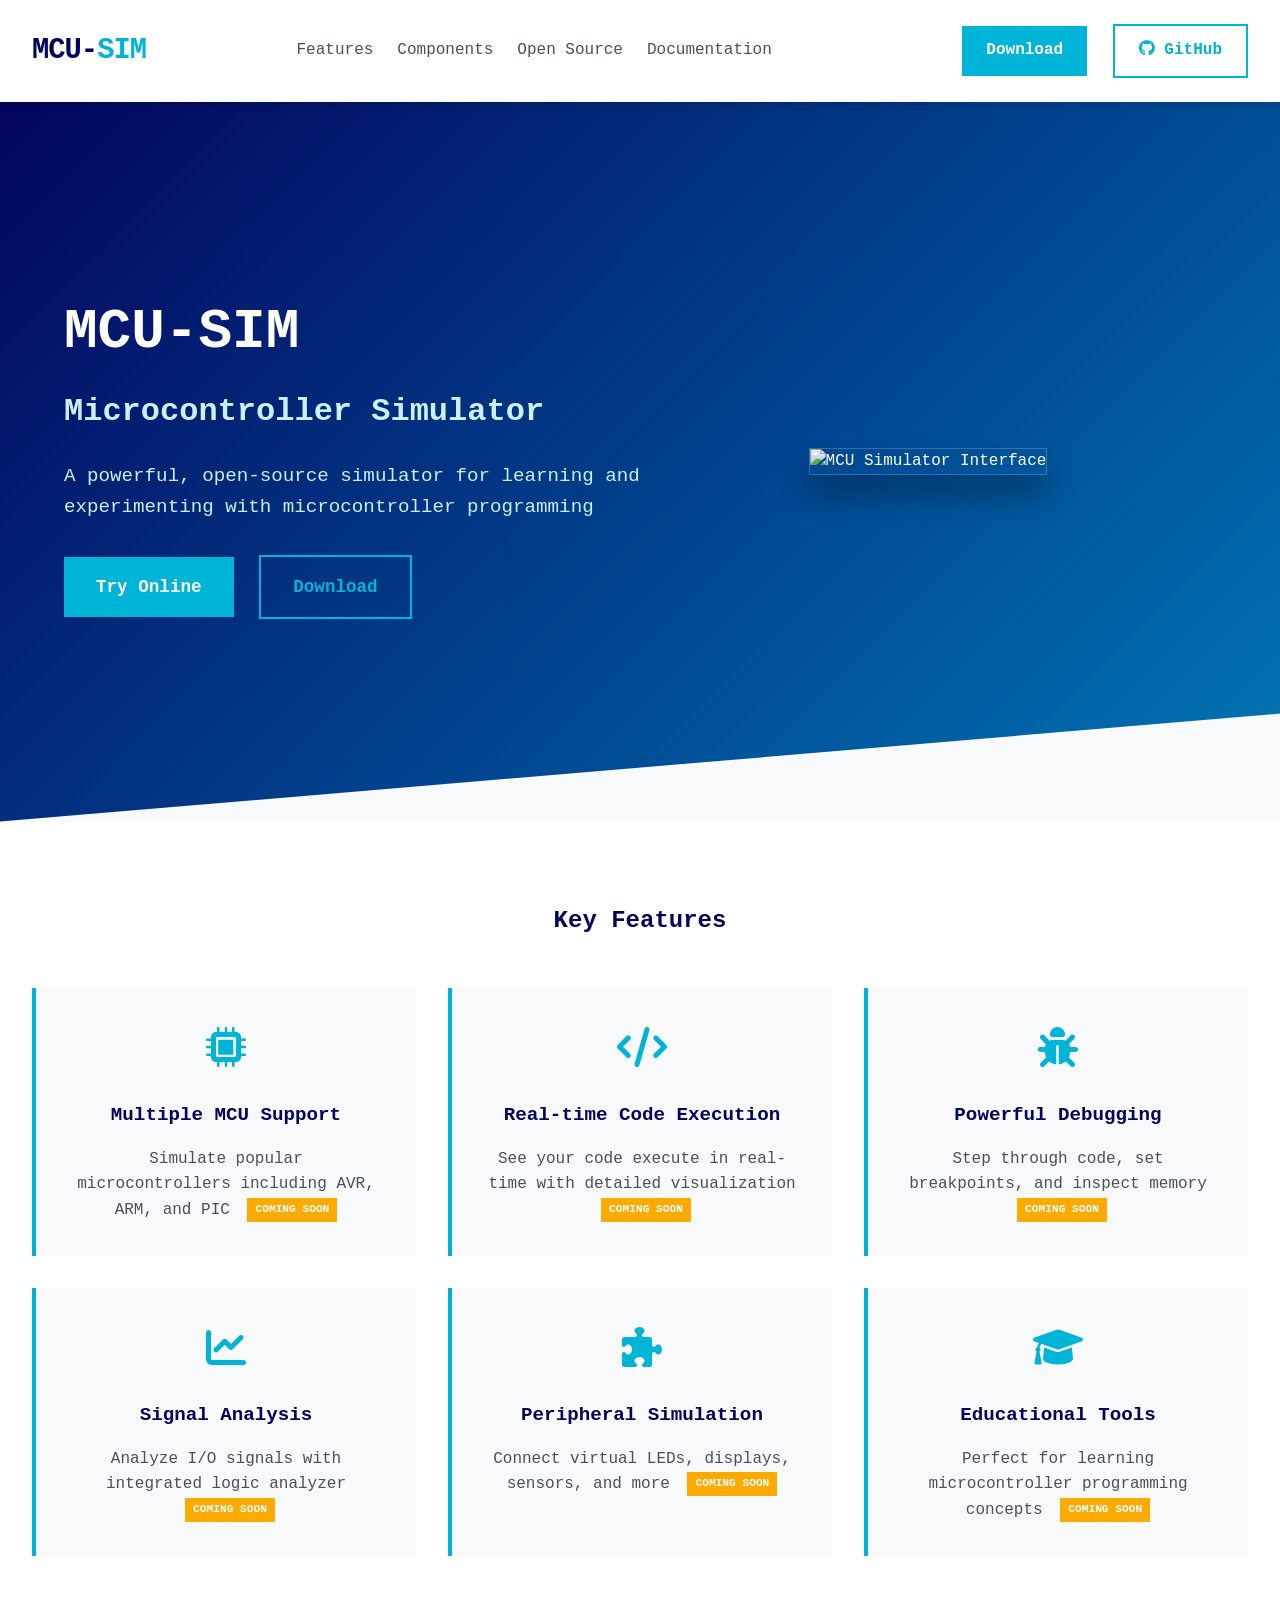
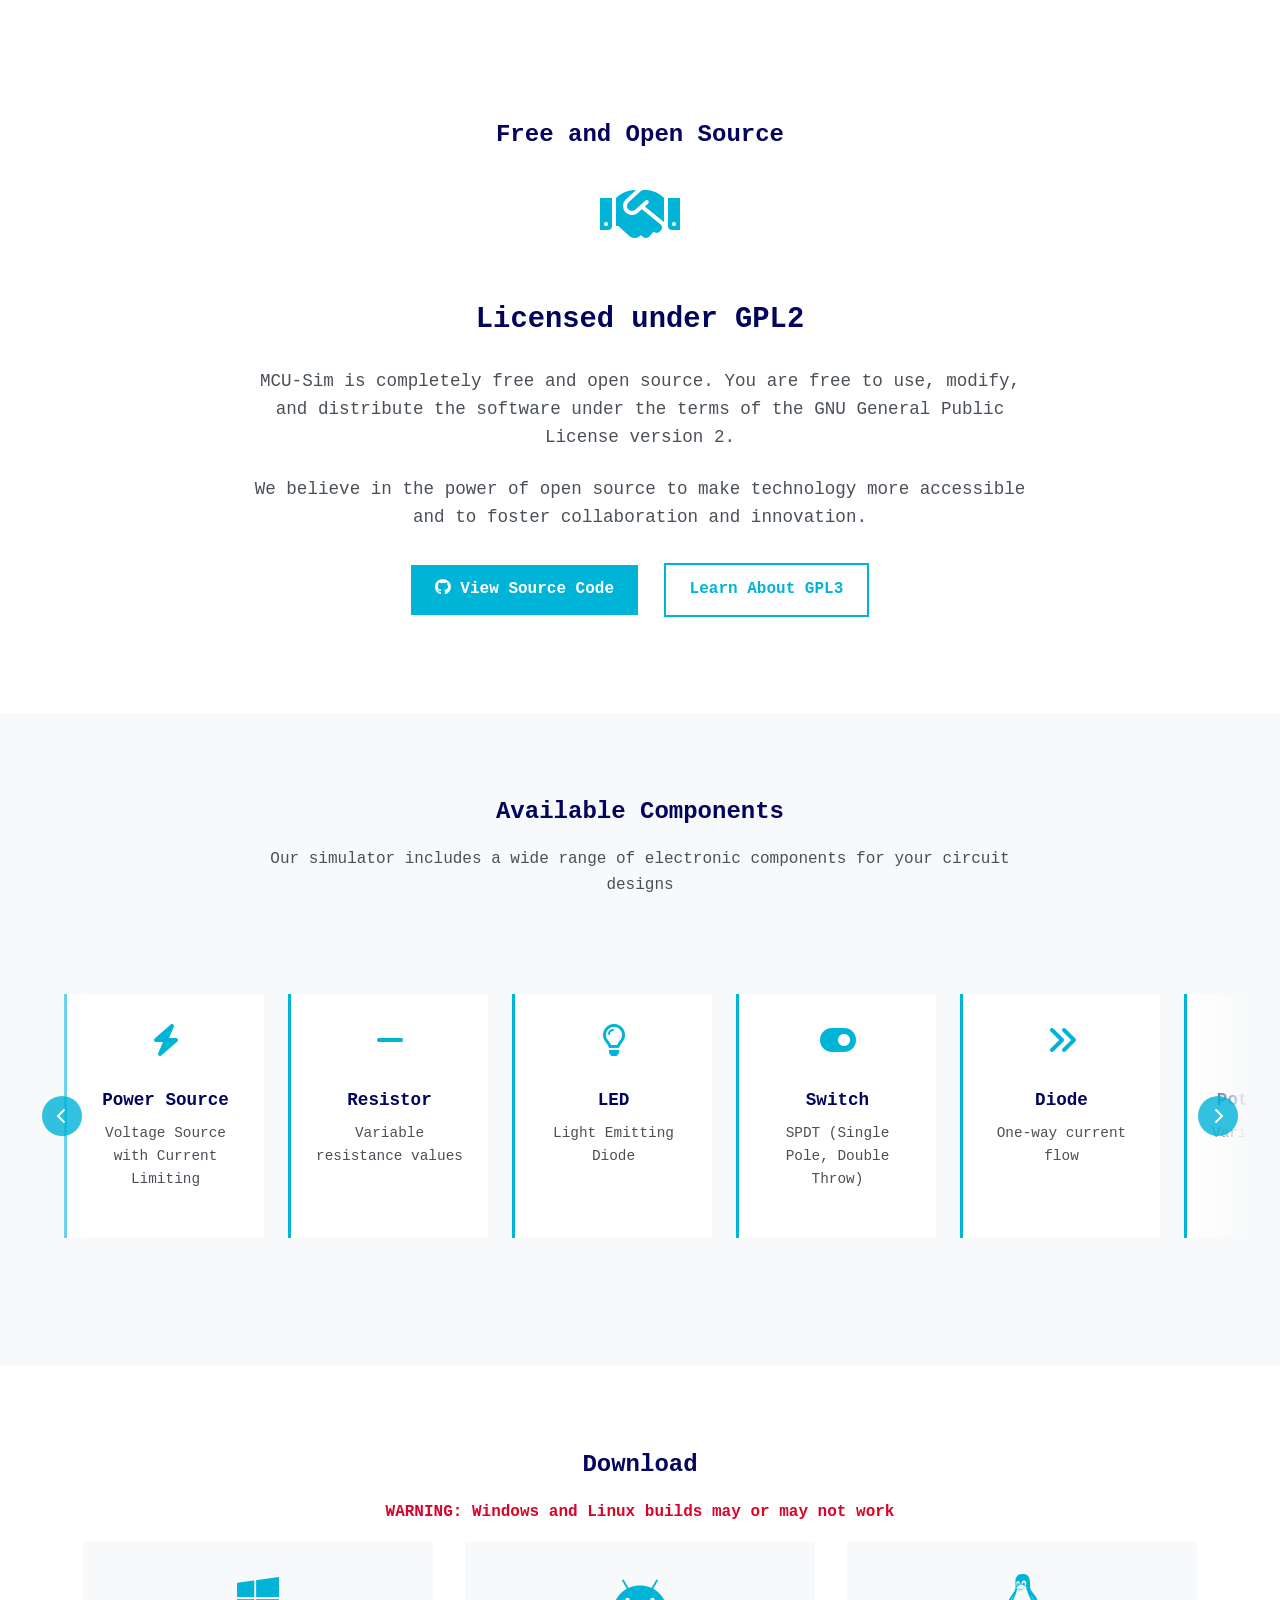
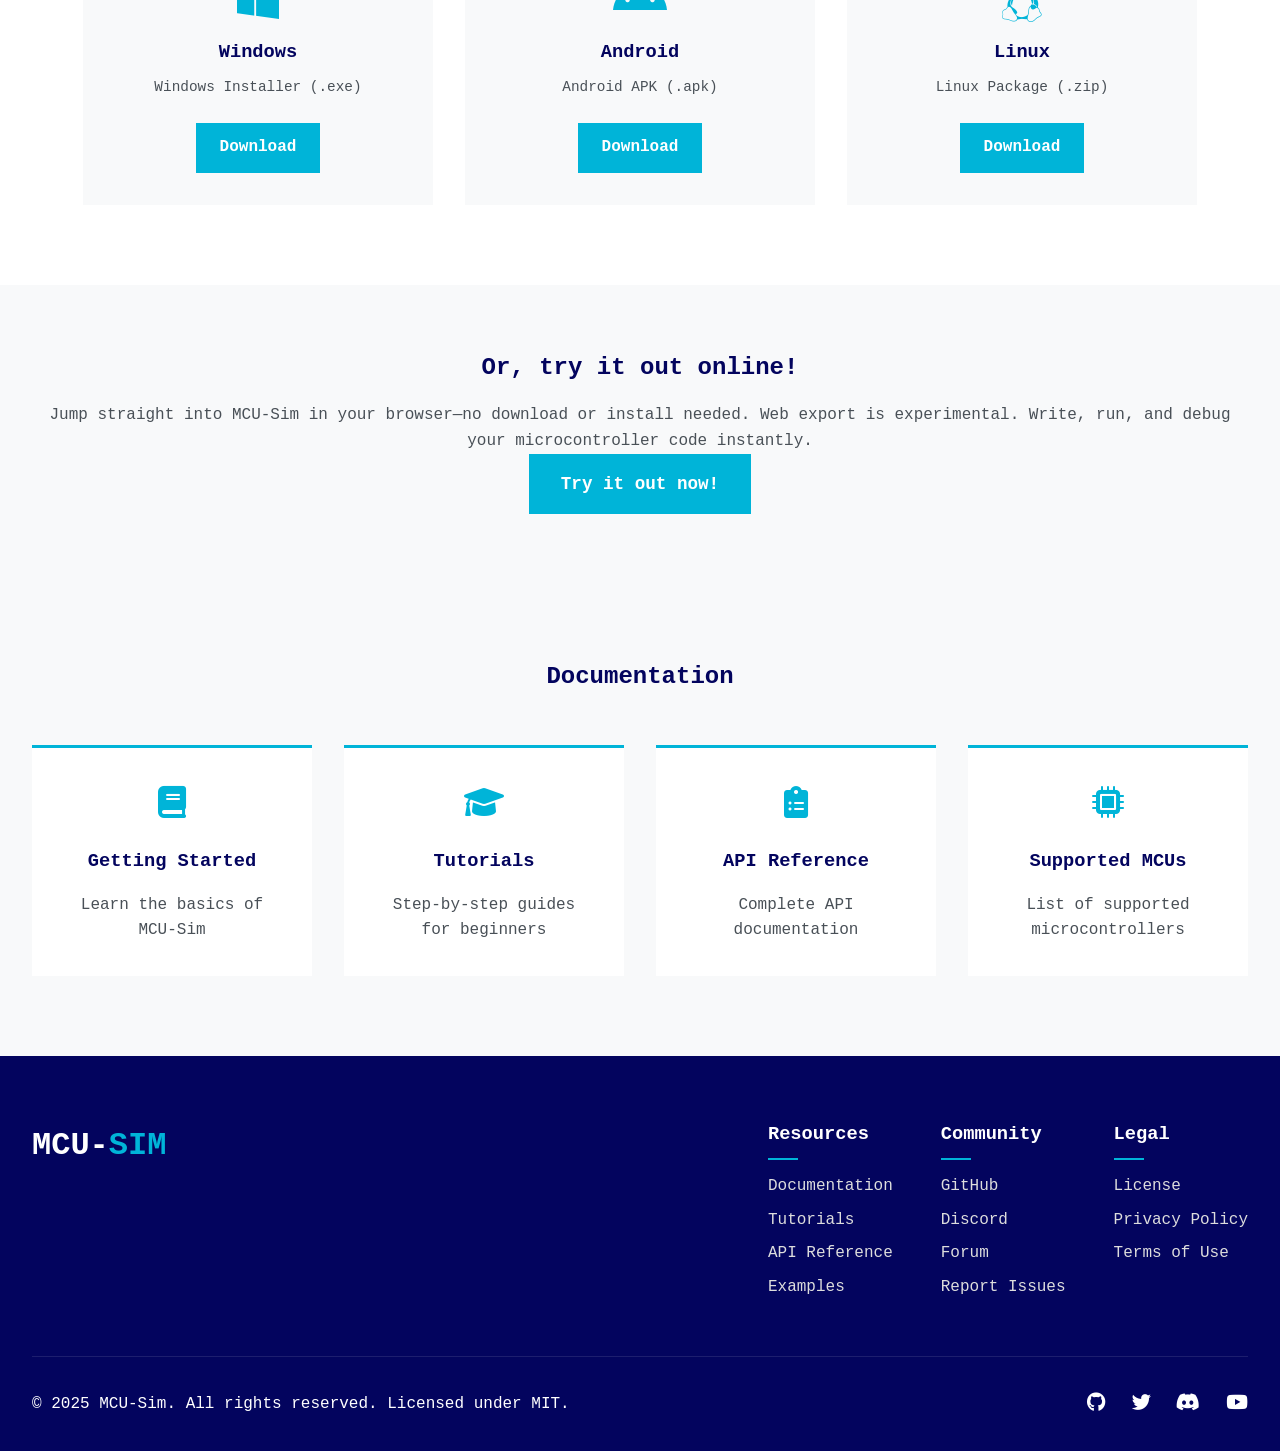
==== index.html @ 272338dc "feat: Add download section for Windows, Android, and Linux" ====
<!DOCTYPE html>
<html lang="en">
<head>
    <meta charset="UTF-8">
    <meta name="viewport" content="width=device-width, initial-scale=1.0">
    <title>MCU-Sim | Microcontroller Simulator</title>
    <link rel="stylesheet" href="css/style.css">
    <link rel="stylesheet" href="https://cdnjs.cloudflare.com/ajax/libs/font-awesome/6.0.0-beta3/css/all.min.css">
</head>
<body>
    <header>
        <div class="logo">MCU-<span>SIM</span></div>
        <nav>
            <ul>
                <li><a href="#features">Features</a></li>
                <li><a href="#components">Components</a></li>
                <li><a href="#open-source">Open Source</a></li>
                <li><a href="#docs">Documentation</a></li>
            </ul>
        </nav>
        <div class="header-buttons">
            <a href="#download" class="button">Download</a>
            <a href="https://github.com/supastishn/mcu-sim" class="button button-secondary"><i class="fab fa-github"></i> GitHub</a>
        </div>
    </header>

    <section class="hero">
        <div class="hero-content">
            <h1>MCU-SIM</h1>
            <h2>Microcontroller Simulator</h2>
            <p>A powerful, open-source simulator for learning and experimenting with microcontroller programming</p>
            <div class="hero-buttons">
                <a href="/program" class="button button-large">Try Online</a>
                <a href="#download" class="button button-large button-secondary">Download</a>
            </div>
        </div>
        <div class="hero-image">
            <img src="img/mcu-simulator.png" alt="MCU Simulator Interface">
        </div>
    </section>
    <section id="features" class="features">
        <h2>Key Features</h2>
        <div class="feature-grid">
            <div class="feature-card">
                <div class="feature-icon"><i class="fas fa-microchip"></i></div>
                <h3>Multiple MCU Support</h3>
                <p>Simulate popular microcontrollers including AVR, ARM, and PIC <span class="coming-soon">Coming Soon</span></p>
            </div>
            <div class="feature-card">
                <div class="feature-icon"><i class="fas fa-code"></i></div>
                <h3>Real-time Code Execution</h3>
                <p>See your code execute in real-time with detailed visualization <span class="coming-soon">Coming Soon</span></p>
            </div>
            <div class="feature-card">
                <div class="feature-icon"><i class="fas fa-bug"></i></div>
                <h3>Powerful Debugging</h3>
                <p>Step through code, set breakpoints, and inspect memory <span class="coming-soon">Coming Soon</span></p>
            </div>
            <div class="feature-card">
                <div class="feature-icon"><i class="fas fa-chart-line"></i></div>
                <h3>Signal Analysis</h3>
                <p>Analyze I/O signals with integrated logic analyzer <span class="coming-soon">Coming Soon</span></p>
            </div>
            <div class="feature-card">
                <div class="feature-icon"><i class="fas fa-puzzle-piece"></i></div>
                <h3>Peripheral Simulation</h3>
                <p>Connect virtual LEDs, displays, sensors, and more <span class="coming-soon">Coming Soon</span></p>
            </div>
            <div class="feature-card">
                <div class="feature-icon"><i class="fas fa-graduation-cap"></i></div>
                <h3>Educational Tools</h3>
                <p>Perfect for learning microcontroller programming concepts <span class="coming-soon">Coming Soon</span></p>
            </div>
        </div>
    </section>

    <section id="open-source" class="open-source">
        <h2>Free and Open Source</h2>
        <div class="open-source-container">
            <div class="open-source-content">
                <div class="open-source-icon">
                    <i class="fas fa-handshake"></i>
                </div>
                <h3>Licensed under GPL2</h3>
                <p>MCU-Sim is completely free and open source. You are free to use, modify, and distribute the software under the terms of the GNU General Public License version 2.</p>
                <p>We believe in the power of open source to make technology more accessible and to foster collaboration and innovation.</p>
                <div class="open-source-buttons">
                    <a href="https://github.com/supastishn/mcu-sim" class="button"><i class="fab fa-github"></i> View Source Code</a>
                    <a href="https://www.gnu.org/licenses/gpl-3.0.html" class="button button-secondary">Learn About GPL3</a>
                </div>
            </div>
        </div>
    </section>

    <section id="components" class="components">
        <h2>Available Components</h2>
        <p>Our simulator includes a wide range of electronic components for your circuit designs</p>
        <div class="components-container">
            <div class="components-scroll">
                <div class="component-card">
                    <div class="component-icon"><i class="fas fa-bolt"></i></div>
                    <h3>Power Source</h3>
                    <p>Voltage Source with Current Limiting</p>
                </div>
                <div class="component-card">
                    <div class="component-icon"><i class="fas fa-minus"></i></div>
                    <h3>Resistor</h3>
                    <p>Variable resistance values</p>
                </div>
                <div class="component-card">
                    <div class="component-icon"><i class="far fa-lightbulb"></i></div>
                    <h3>LED</h3>
                    <p>Light Emitting Diode</p>
                </div>
                <div class="component-card">
                    <div class="component-icon"><i class="fas fa-toggle-on"></i></div>
                    <h3>Switch</h3>
                    <p>SPDT (Single Pole, Double Throw)</p>
                </div>
                <div class="component-card">
                    <div class="component-icon"><i class="fas fa-angle-double-right"></i></div>
                    <h3>Diode</h3>
                    <p>One-way current flow</p>
                </div>
                <div class="component-card">
                    <div class="component-icon"><i class="fas fa-sliders-h"></i></div>
                    <h3>Potentiometer</h3>
                    <p>Variable resistor</p>
                </div>
                <div class="component-card">
                    <div class="component-icon"><i class="fas fa-battery-full"></i></div>
                    <h3>Battery</h3>
                    <p>Configurable number of cells</p>
                </div>
                <div class="component-card">
                    <div class="component-icon"><i class="fas fa-database"></i></div>
                    <h3>Polarized Capacitor</h3>
                    <p>Stores electrical charge</p>
                </div>
                <div class="component-card">
                    <div class="component-icon"><i class="fas fa-database"></i></div>
                    <h3>Non-Polarized Capacitor</h3>
                    <p>Bidirectional capacitor</p>
                </div>
                <div class="component-card">
                    <div class="component-icon"><i class="fas fa-circle-notch"></i></div>
                    <h3>Inductor</h3>
                    <p>Stores energy in magnetic field</p>
                </div>
                <div class="component-card">
                    <div class="component-icon"><i class="fas fa-project-diagram"></i></div>
                    <h3>NPN BJT</h3>
                    <p>NPN Bipolar Junction Transistor</p>
                </div>
                <div class="component-card">
                    <div class="component-icon"><i class="fas fa-project-diagram"></i></div>
                    <h3>PNP BJT</h3>
                    <p>PNP Bipolar Junction Transistor</p>
                </div>
                <div class="component-card">
                    <div class="component-icon"><i class="fas fa-microchip"></i></div>
                    <h3>MOSFET</h3>
                    <p>Metal-Oxide-Semiconductor Field-Effect Transistor</p>
                </div>
                <div class="component-card">
                    <div class="component-icon"><i class="fas fa-wave-square"></i></div>
                    <h3>Wire</h3>
                    <p>Connect components together</p>
                </div>
            </div>
        </div>
    </section>

    <section id="download" class="download">
      <h2>Download</h2>
      <p class="warning" style="color:var(--color-danger); font-weight:bold; text-align:center; margin:1rem 0;">
        WARNING: Windows and Linux builds may or may not work
      </p>
      <div class="download-options">
        <a href="https://github.com/supastishn/mcu-sim/releases/download/alpha/MCU-Sim.exe" class="download-option">
          <i class="fab fa-windows"></i>
          <h3>Windows</h3>
          <p>Windows Installer (.exe)</p>
          <span class="button">Download</span>
        </a>
        <a href="https://github.com/supastishn/mcu-sim/releases/download/alpha/MCU-Sim.apk" class="download-option">
          <i class="fab fa-android"></i>
          <h3>Android</h3>
          <p>Android APK (.apk)</p>
          <span class="button">Download</span>
        </a>
        <a href="https://github.com/supastishn/mcu-sim/releases/download/alpha/linux.zip" class="download-option">
          <i class="fab fa-linux"></i>
          <h3>Linux</h3>
          <p>Linux Package (.zip)</p>
          <span class="button">Download</span>
        </a>
      </div>
    </section>
    <!-- now the existing Try-it-out block follows -->
    <section id="try-it-out" class="try-it-out" style="text-align:center; padding:4rem 2rem; background:var(--color-background);">
      <h2>Or, try it out online!</h2>
      <p>Jump straight into MCU-Sim in your browser—no download or install needed. Web export is experimental. Write, run, and debug your microcontroller code instantly.</p>
      <a href="/program" class="button button-large">Try it out now!</a>
    </section>

    <section id="docs" class="documentation">
        <h2>Documentation</h2>
        <div class="doc-grid">
            <a href="#" class="doc-card">
                <div class="doc-icon"><i class="fas fa-book"></i></div>
                <h3>Getting Started</h3>
                <p>Learn the basics of MCU-Sim</p>
            </a>
            <a href="#" class="doc-card">
                <div class="doc-icon"><i class="fas fa-graduation-cap"></i></div>
                <h3>Tutorials</h3>
                <p>Step-by-step guides for beginners</p>
            </a>
            <a href="#" class="doc-card">
                <div class="doc-icon"><i class="fas fa-clipboard-list"></i></div>
                <h3>API Reference</h3>
                <p>Complete API documentation</p>
            </a>
            <a href="#" class="doc-card">
                <div class="doc-icon"><i class="fas fa-microchip"></i></div>
                <h3>Supported MCUs</h3>
                <p>List of supported microcontrollers</p>
            </a>
        </div>
    </section>


    <footer>
        <div class="footer-content">
            <div class="footer-logo">MCU-<span>SIM</span></div>
            <div class="footer-links">
                <div class="footer-column">
                    <h3>Resources</h3>
                    <ul>
                        <li><a href="#">Documentation</a></li>
                        <li><a href="#">Tutorials</a></li>
                        <li><a href="#">API Reference</a></li>
                        <li><a href="#">Examples</a></li>
                    </ul>
                </div>
                <div class="footer-column">
                    <h3>Community</h3>
                    <ul>
                        <li><a href="#">GitHub</a></li>
                        <li><a href="#">Discord</a></li>
                        <li><a href="#">Forum</a></li>
                        <li><a href="#">Report Issues</a></li>
                    </ul>
                </div>
                <div class="footer-column">
                    <h3>Legal</h3>
                    <ul>
                        <li><a href="#">License</a></li>
                        <li><a href="#">Privacy Policy</a></li>
                        <li><a href="#">Terms of Use</a></li>
                    </ul>
                </div>
            </div>
        </div>
        <div class="footer-bottom">
            <p>© 2025 MCU-Sim. All rights reserved. Licensed under MIT.</p>
            <div class="footer-social">
                <a href="#"><i class="fab fa-github"></i></a>
                <a href="#"><i class="fab fa-twitter"></i></a>
                <a href="#"><i class="fab fa-discord"></i></a>
                <a href="#"><i class="fab fa-youtube"></i></a>
            </div>
        </div>
    </footer>

    <script src="js/script.js"></script>
</body>
</html>
---- css/style.css ----
:root {
    --color-primary: #00b4d8;
    --color-secondary: #0077b6;
    --color-dark: #03045e;
    --color-light: #caf0f8;
    --color-gray: #495057;
    --color-background: #f8f9fa;
    --color-code-bg: #2b2b2b;
    --color-success: #38b000;
    --color-warning: #ffaa00;
    --color-danger: #d90429;
    
    --border-radius: 0px;
    --border-small: 2px;
    --box-shadow: 0 4px 6px rgba(0, 0, 0, 0.1);
    
    --font-main: 'Roboto Mono', monospace;
    --font-code: 'Fira Code', monospace;
}

* {
    margin: 0;
    padding: 0;
    box-sizing: border-box;
}

body {
    font-family: var(--font-main);
    line-height: 1.6;
    color: var(--color-gray);
    background-color: var(--color-background);
}

a {
    text-decoration: none;
    color: var(--color-secondary);
}

ul {
    list-style: none;
}

img {
    max-width: 100%;
    height: auto;
}

h1, h2, h3, h4, h5, h6 {
    margin-bottom: 1rem;
    font-weight: 700;
    color: var(--color-dark);
}

section {
    padding: 5rem 2rem;
}

.button {
    display: inline-block;
    padding: 0.75rem 1.5rem;
    background-color: var(--color-primary);
    color: white;
    font-weight: 600;
    border: none;
    border-radius: var(--border-radius);
    cursor: pointer;
    transition: all 0.2s ease;
}

.button:hover {
    background-color: var(--color-secondary);
    transform: translateY(-2px);
}

.button-secondary {
    background-color: transparent;
    border: 2px solid var(--color-primary);
    color: var(--color-primary);
}

.button-secondary:hover {
    background-color: var(--color-primary);
    color: white;
}

.coming-soon {
    display: inline-block;
    background-color: var(--color-warning);
    color: white;
    font-size: 0.7rem;
    padding: 0.2rem 0.5rem;
    border-radius: var(--border-radius);
    margin-left: 0.5rem;
    font-weight: bold;
    text-transform: uppercase;
    vertical-align: middle;
}

.button-large {
    padding: 1rem 2rem;
    font-size: 1.1rem;
}

/* Header */
header {
    display: flex;
    justify-content: space-between;
    align-items: center;
    padding: 1.5rem 2rem;
    background-color: white;
    box-shadow: var(--box-shadow);
    position: sticky;
    top: 0;
    z-index: 1000;
}

.logo {
    font-size: 1.8rem;
    font-weight: 800;
    color: var(--color-dark);
    letter-spacing: -1px;
}

.logo span {
    color: var(--color-primary);
}

nav ul {
    display: flex;
}

nav ul li {
    margin-right: 1.5rem;
}

nav ul li a {
    color: var(--color-gray);
    font-weight: 500;
    position: relative;
}

nav ul li a::after {
    content: '';
    position: absolute;
    bottom: -5px;
    left: 0;
    width: 0;
    height: 2px;
    background-color: var(--color-primary);
    transition: width 0.3s ease;
}

nav ul li a:hover {
    color: var(--color-dark);
}

nav ul li a:hover::after {
    width: 100%;
}

.header-buttons .button {
    margin-left: 1rem;
}

/* Hero Section */
.hero {
    display: flex;
    justify-content: space-between;
    align-items: center;
    background: linear-gradient(135deg, var(--color-dark) 0%, var(--color-secondary) 100%);
    color: white;
    min-height: 80vh;
    clip-path: polygon(0 0, 100% 0, 100% 85%, 0 100%);
    padding: 0 5%;
}

.hero-content {
    flex: 1;
    max-width: 600px;
}

.hero-content h1 {
    font-size: 3.5rem;
    margin-bottom: 0.5rem;
    color: white;
}

.hero-content h2 {
    font-size: 2rem;
    margin-bottom: 1.5rem;
    color: var(--color-light);
}

.hero-content p {
    font-size: 1.2rem;
    margin-bottom: 2rem;
    color: var(--color-light);
}

.hero-buttons .button {
    margin-right: 1rem;
    margin-bottom: 1rem;
}

.hero-image {
    flex: 1;
    display: flex;
    justify-content: center;
    align-items: center;
    max-width: 600px;
}

.hero-image img {
    max-width: 100%;
    border: 1px solid rgba(255, 255, 255, 0.2);
    box-shadow: 0 20px 30px rgba(0, 0, 0, 0.3);
}

/* Features Section */
.features {
    text-align: center;
    background-color: white;
}

.features h2 {
    margin-bottom: 3rem;
}

.feature-grid {
    display: grid;
    grid-template-columns: repeat(auto-fit, minmax(300px, 1fr));
    gap: 2rem;
}

.feature-card {
    padding: 2rem;
    background-color: var(--color-background);
    border-left: 4px solid var(--color-primary);
    transition: all 0.3s ease;
}

.feature-card:hover {
    transform: translateY(-5px);
    box-shadow: var(--box-shadow);
}

.feature-icon {
    font-size: 2.5rem;
    color: var(--color-primary);
    margin-bottom: 1rem;
}

.feature-card h3 {
    font-size: 1.2rem;
    margin-bottom: 1rem;
}

/* Simulator Demo Section */
.simulator-demo {
    background-color: var(--color-background);
    text-align: center;
}

.simulator-container {
    margin-top: 3rem;
    background-color: white;
    border: 1px solid #ddd;
    box-shadow: var(--box-shadow);
    max-width: 1200px;
    margin-left: auto;
    margin-right: auto;
}

.simulator-header {
    display: flex;
    justify-content: space-between;
    align-items: center;
    padding: 0.5rem 1rem;
    background-color: #f1f1f1;
    border-bottom: 1px solid #ddd;
}

.simulator-tabs {
    display: flex;
}

.tab {
    padding: 0.5rem 1rem;
    background: none;
    border: none;
    cursor: pointer;
    font-family: var(--font-main);
    font-size: 0.9rem;
}

.tab.active {
    background-color: white;
    border-top: 2px solid var(--color-primary);
    font-weight: bold;
}

.simulator-controls {
    display: flex;
}

.control-button {
    background: none;
    border: none;
    font-size: 1rem;
    padding: 0.5rem;
    cursor: pointer;
    color: var(--color-gray);
}

.control-button:hover {
    color: var(--color-primary);
}

.simulator-content {
    display: flex;
}

.code-editor {
    flex: 3;
    background-color: var(--color-code-bg);
    color: white;
    padding: 1rem;
    text-align: left;
    min-height: 400px;
    font-family: var(--font-code);
    overflow-x: auto;
}

.code-editor pre {
    margin: 0;
}

.simulator-panel {
    flex: 1;
    padding: 1rem;
    background-color: #f8f8f8;
    border-left: 1px solid #ddd;
    text-align: left;
}

.panel-section {
    margin-bottom: 2rem;
}

.panel-section h3 {
    font-size: 1rem;
    margin-bottom: 0.5rem;
    padding-bottom: 0.5rem;
    border-bottom: 1px solid #ddd;
}

.select-container {
    position: relative;
}

.mcu-select {
    width: 100%;
    padding: 0.5rem;
    border: 1px solid #ddd;
    background-color: white;
    font-family: var(--font-main);
}

.io-pins {
    display: grid;
    grid-template-columns: repeat(2, 1fr);
    gap: 0.5rem;
}

.pin {
    display: flex;
    justify-content: space-between;
    align-items: center;
    font-size: 0.9rem;
}

.pin-state {
    display: inline-block;
    width: 20px;
    height: 20px;
    text-align: center;
    line-height: 20px;
    font-weight: bold;
}

.pin-state.high {
    background-color: var(--color-success);
    color: white;
}

.pin-state.low {
    background-color: var(--color-gray);
    color: white;
}

.peripheral {
    display: flex;
    justify-content: space-between;
    align-items: center;
    margin-top: 0.5rem;
}

.led {
    width: 20px;
    height: 20px;
    border-radius: 50%;
    background-color: #ddd;
}

.led.on {
    background-color: var(--color-success);
    box-shadow: 0 0 10px var(--color-success);
}

/* Download Section */
.download {
    text-align: center;
    background-color: white;
}

.download p {
    margin-bottom: 3rem;
}

.download-options {
    display: flex;
    justify-content: center;
    gap: 2rem;
    flex-wrap: wrap;
}

.download-option {
    flex: 1;
    min-width: 300px;
    max-width: 350px;
    padding: 2rem;
    background-color: var(--color-background);
    text-align: center;
    color: var(--color-gray);
    transition: all 0.3s ease;
}

.download-option:hover {
    transform: translateY(-5px);
    box-shadow: var(--box-shadow);
}

.download-option i {
    font-size: 3rem;
    margin-bottom: 1rem;
    color: var(--color-primary);
}

.download-option h3 {
    margin-bottom: 0.5rem;
}

.download-option p {
    margin-bottom: 1.5rem;
    font-size: 0.9rem;
}

.download-option .button {
    display: inline-block;
}

/* Documentation Section */
.documentation {
    background-color: var(--color-background);
    text-align: center;
}

.doc-grid {
    display: grid;
    grid-template-columns: repeat(auto-fit, minmax(250px, 1fr));
    gap: 2rem;
    margin-top: 3rem;
}

.doc-card {
    padding: 2rem;
    background-color: white;
    color: var(--color-gray);
    transition: all 0.3s ease;
    border-top: 3px solid var(--color-primary);
}

.doc-card:hover {
    transform: translateY(-5px);
    box-shadow: var(--box-shadow);
    color: var(--color-dark);
}

.doc-icon {
    font-size: 2rem;
    color: var(--color-primary);
    margin-bottom: 1rem;
}

/* Open Source Section */
.open-source {
    text-align: center;
    background-color: white;
    padding: 5rem 2rem;
}

.open-source-container {
    max-width: 800px;
    margin: 0 auto;
}

.open-source-icon {
    font-size: 4rem;
    color: var(--color-primary);
    margin-bottom: 1.5rem;
}

.open-source-content h3 {
    margin-bottom: 1.5rem;
    font-size: 1.8rem;
}

.open-source-content p {
    margin-bottom: 1.5rem;
    font-size: 1.1rem;
}

.open-source-buttons {
    margin-top: 2rem;
}

.open-source-buttons .button {
    margin: 0 0.5rem 1rem;
}

/* Components Section */
.components {
    background-color: var(--color-background);
    text-align: center;
    padding: 5rem 2rem;
}

.components p {
    max-width: 800px;
    margin: 0 auto 3rem;
}

.components-container {
    position: relative;
    max-width: 100%;
    overflow: hidden;
    padding: 2rem 0;
}

.components-container::before,
.components-container::after {
    content: '';
    position: absolute;
    top: 0;
    bottom: 0;
    width: 60px;
    z-index: 1;
    pointer-events: none;
}

.components-container::before {
    left: 0;
    background: linear-gradient(to right, var(--color-background), transparent);
}

.components-container::after {
    right: 0;
    background: linear-gradient(to left, var(--color-background), transparent);
}

.components-scroll {
    display: flex;
    overflow-x: auto;
    gap: 1.5rem;
    padding: 1rem 2rem;
    scrollbar-width: thin;
    scrollbar-color: var(--color-primary) var(--color-background);
    -webkit-overflow-scrolling: touch;
    scroll-behavior: smooth;
}

.components-scroll::-webkit-scrollbar {
    height: 8px;
}

.components-scroll::-webkit-scrollbar-track {
    background: var(--color-background);
}

.components-scroll::-webkit-scrollbar-thumb {
    background-color: var(--color-primary);
    border-radius: 20px;
}

.component-card {
    flex: 0 0 auto;
    width: 200px;
    padding: 1.5rem;
    background-color: white;
    border-left: 3px solid var(--color-primary);
    transition: all 0.3s ease;
    text-align: center;
}

.component-card:hover {
    transform: translateY(-5px);
    box-shadow: var(--box-shadow);
}

.component-icon {
    font-size: 2rem;
    color: var(--color-primary);
    margin-bottom: 1rem;
}

.component-card h3 {
    font-size: 1.1rem;
    margin-bottom: 0.5rem;
}

.component-card p {
    font-size: 0.9rem;
    margin: 0;
    color: var(--color-gray);
}

/* Footer */
footer {
    background-color: var(--color-dark);
    color: white;
    padding: 4rem 2rem 2rem;
}

.footer-content {
    display: flex;
    flex-wrap: wrap;
    justify-content: space-between;
    margin-bottom: 3rem;
}

.footer-logo {
    font-size: 2rem;
    font-weight: 800;
    margin-bottom: 1rem;
}

.footer-logo span {
    color: var(--color-primary);
}

.footer-links {
    display: flex;
    flex-wrap: wrap;
    gap: 3rem;
}

.footer-column h3 {
    color: white;
    margin-bottom: 1.5rem;
    position: relative;
}

.footer-column h3::after {
    content: '';
    position: absolute;
    left: 0;
    bottom: -10px;
    width: 30px;
    height: 2px;
    background-color: var(--color-primary);
}

.footer-column ul li {
    margin-bottom: 0.5rem;
}

.footer-column a {
    color: #ddd;
}

.footer-column a:hover {
    color: var(--color-primary);
}

.footer-bottom {
    display: flex;
    justify-content: space-between;
    align-items: center;
    border-top: 1px solid rgba(255, 255, 255, 0.1);
    padding-top: 2rem;
}

.footer-social a {
    color: white;
    margin-left: 1rem;
    font-size: 1.2rem;
}

.footer-social a:hover {
    color: var(--color-primary);
}

/* Scroll Buttons */
.scroll-btn {
    position: absolute;
    top: 50%;
    transform: translateY(-50%);
    background: var(--color-primary);
    color: white;
    border: none;
    width: 40px;
    height: 40px;
    border-radius: 50%;
    font-size: 1rem;
    display: flex;
    align-items: center;
    justify-content: center;
    cursor: pointer;
    z-index: 2;
    opacity: 0.8;
    transition: opacity 0.3s ease;
}

.scroll-btn:hover {
    opacity: 1;
}

.scroll-left {
    left: 10px;
}

.scroll-right {
    right: 10px;
}

/* Responsive Adjustments */
@media (max-width: 992px) {
    .hero {
        flex-direction: column;
        text-align: center;
        padding: 4rem 2rem;
    }
    
    .hero-content {
        margin-bottom: 3rem;
    }
}

@media (max-width: 768px) {
    header {
        flex-direction: column;
    }
    
    .logo {
        margin-bottom: 1rem;
    }
    
    nav ul {
        margin-bottom: 1rem;
    }
    
    .footer-content {
        flex-direction: column;
    }
    
    .footer-links {
        margin-top: 2rem;
    }
    
    .footer-bottom {
        flex-direction: column;
        text-align: center;
    }
    
    .footer-bottom p {
        margin-bottom: 1rem;
    }
}

@media (max-width: 576px) {
    nav ul {
        flex-direction: column;
        text-align: center;
    }
    
    nav ul li {
        margin-right: 0;
        margin-bottom: 0.5rem;
    }
    
    .header-buttons {
        display: flex;
        flex-direction: column;
    }
    
    .header-buttons .button {
        margin-left: 0;
        margin-bottom: 0.5rem;
    }
    
    .hero-content h1 {
        font-size: 2.5rem;
    }
    
    .hero-content h2 {
        font-size: 1.5rem;
    }
    
    .footer-links {
        flex-direction: column;
    }
    
    .footer-column {
        margin-bottom: 2rem;
    }
}
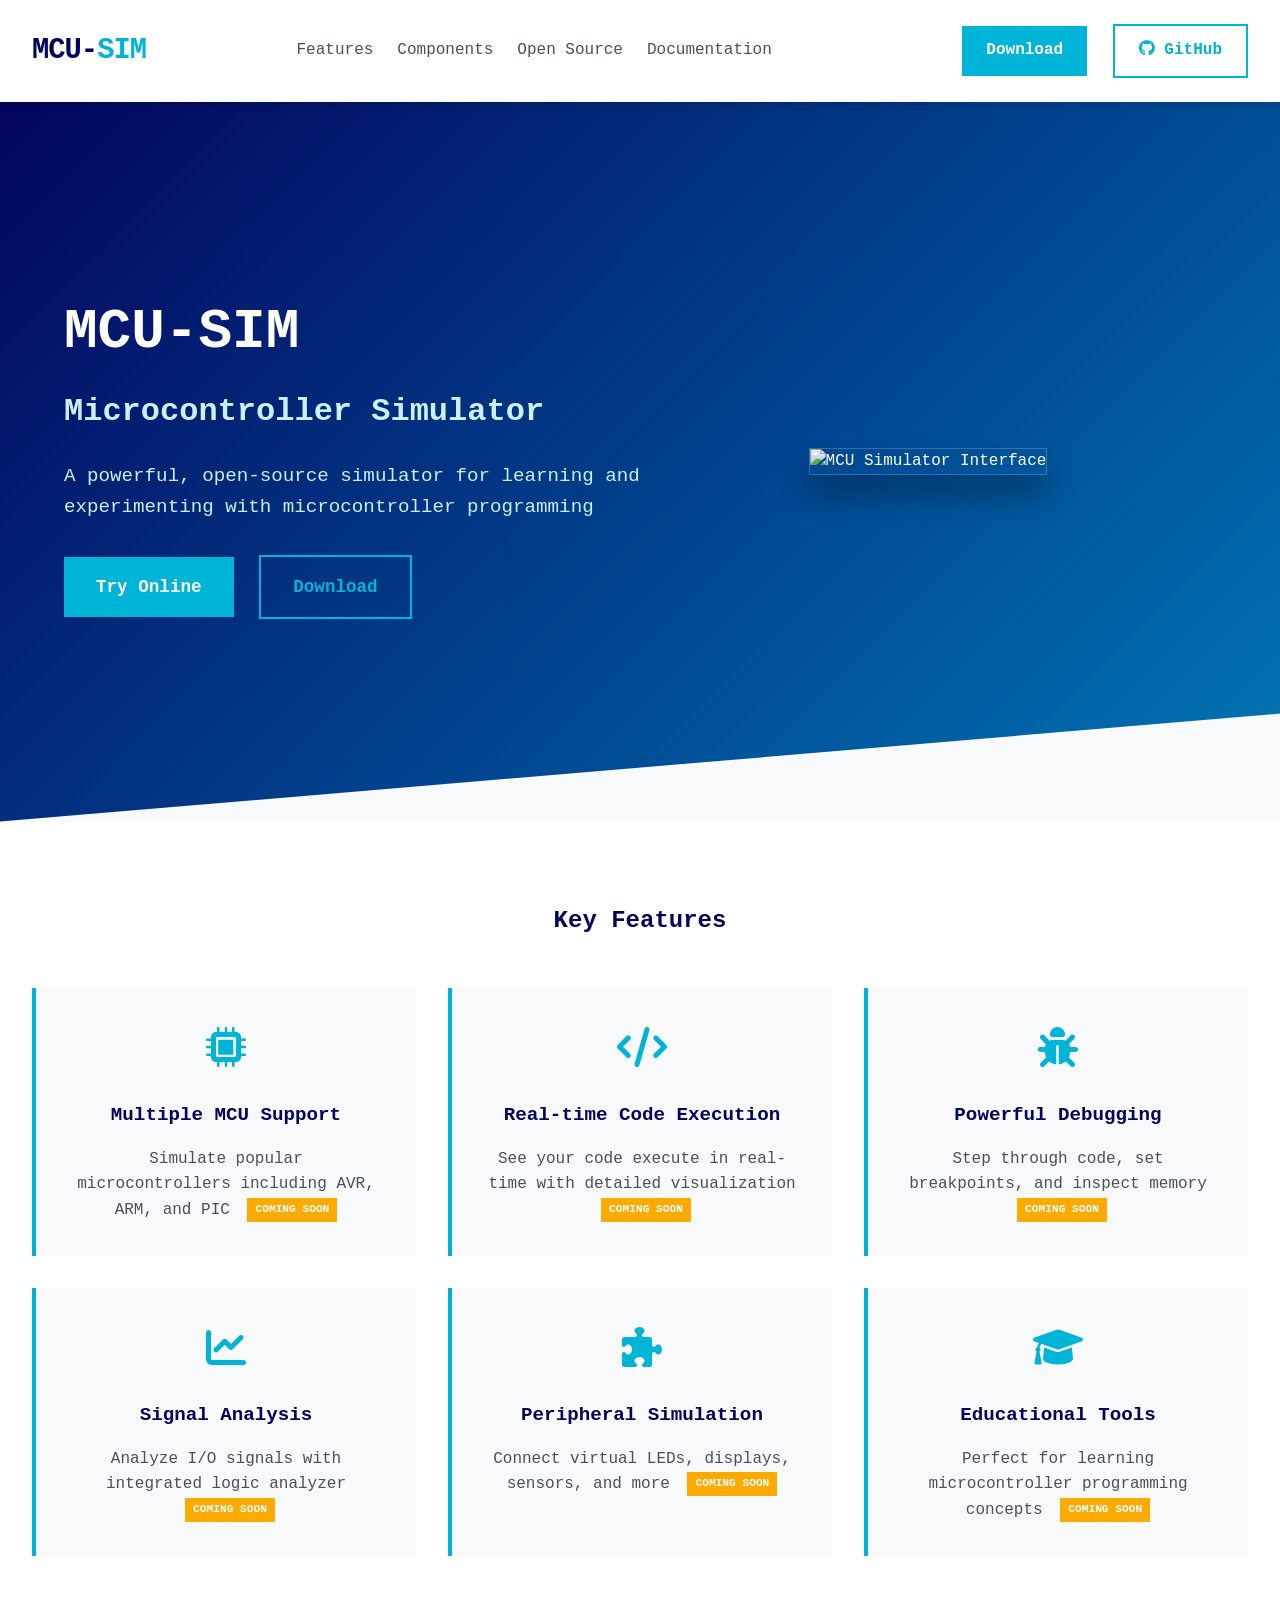
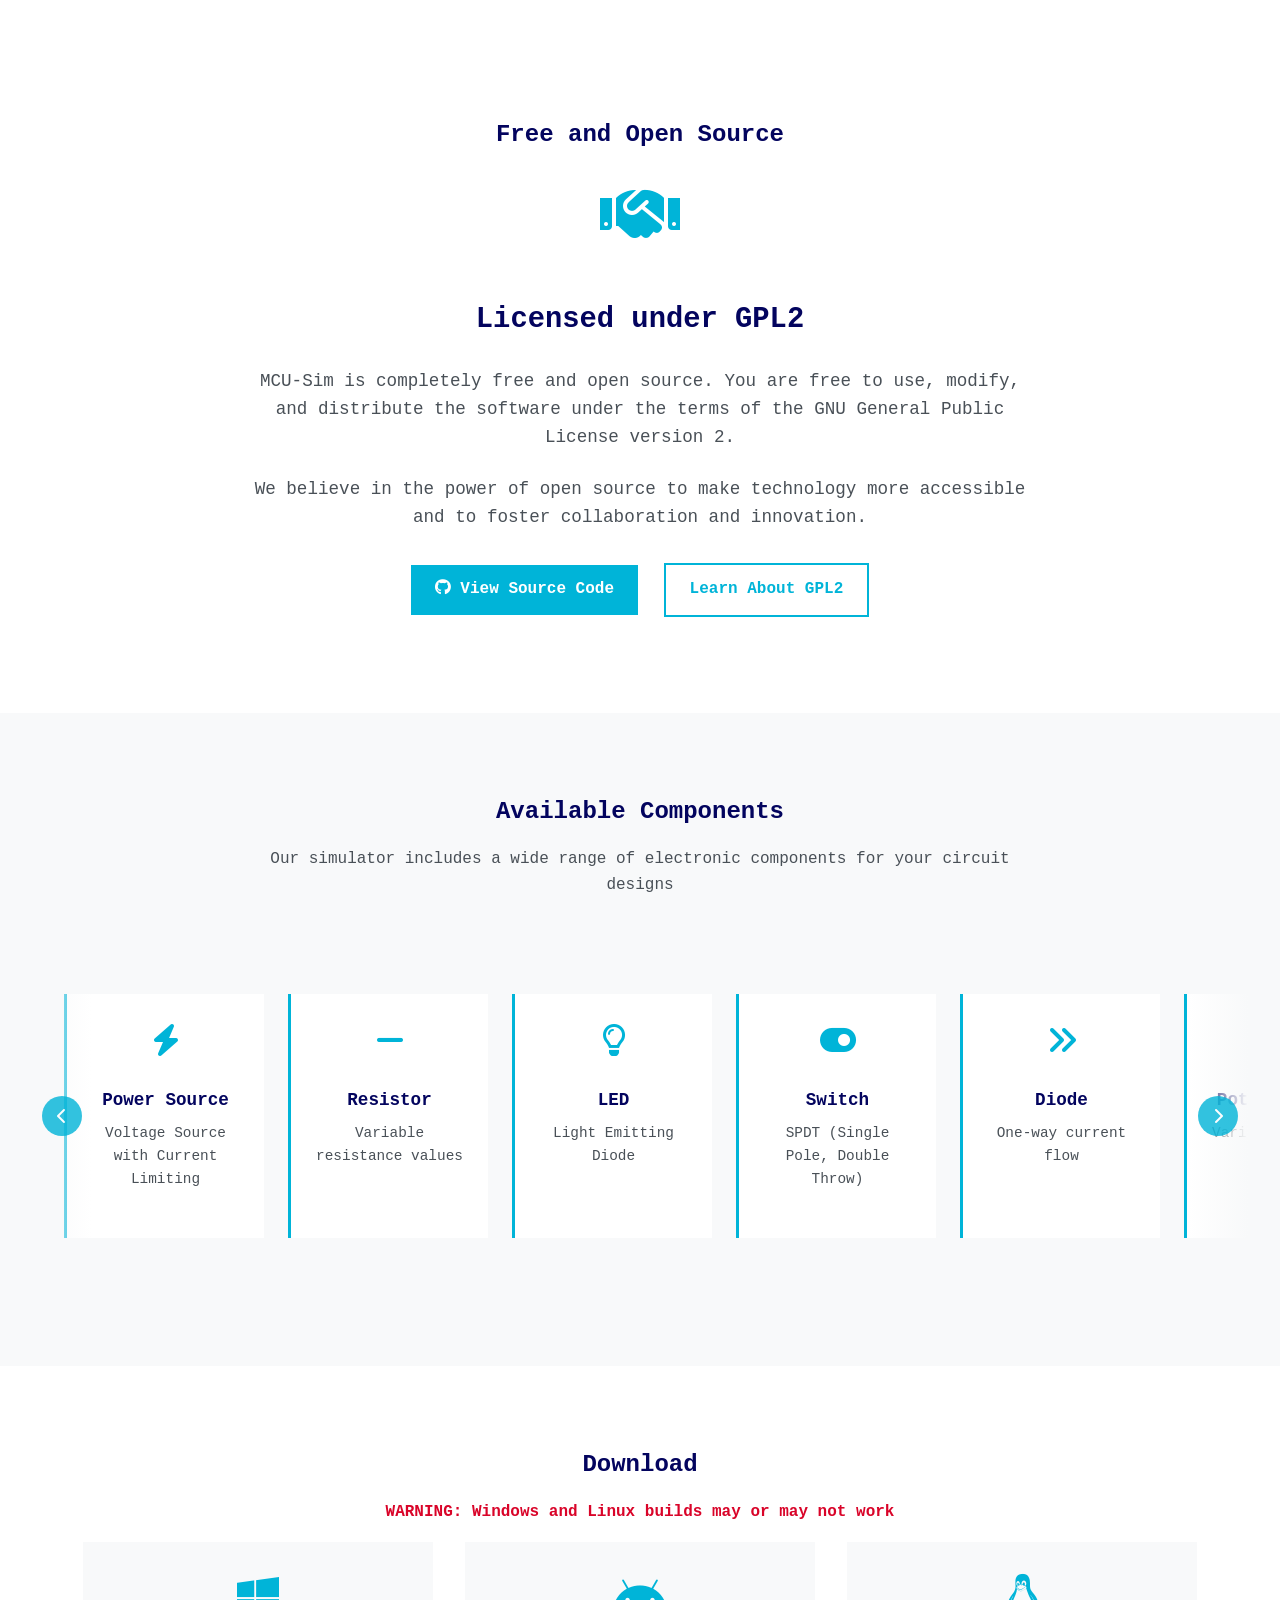
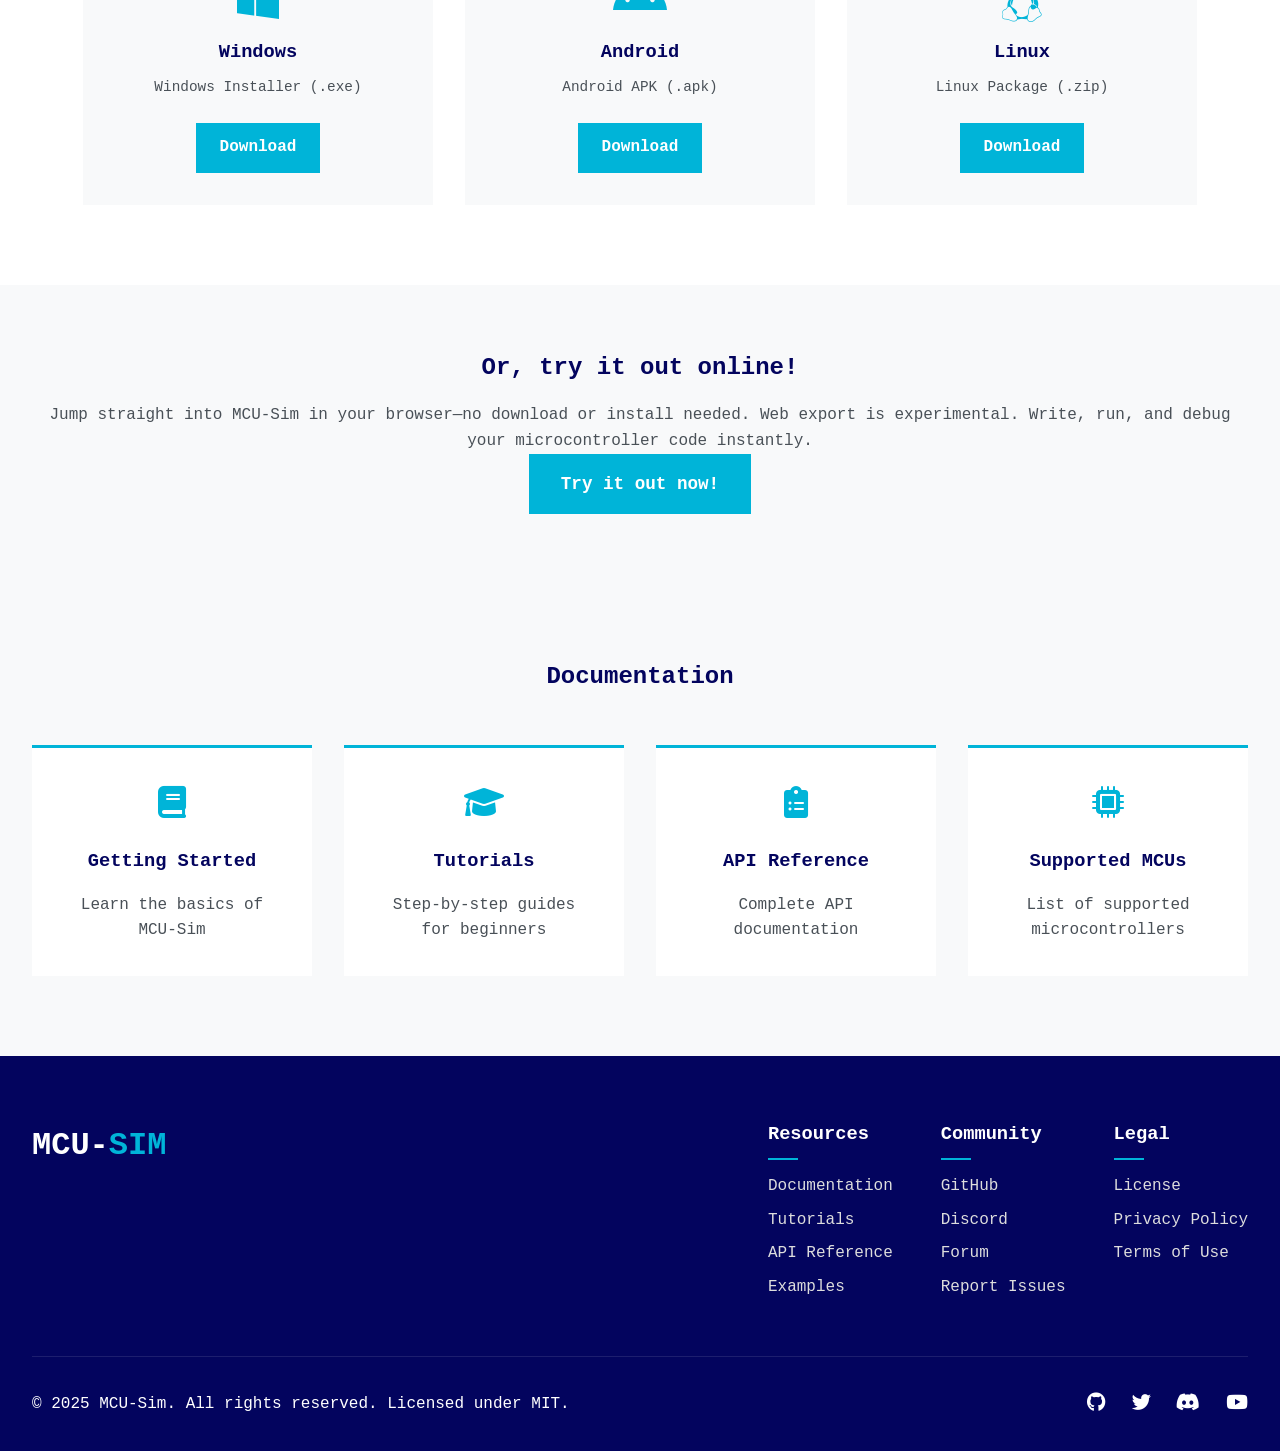
==== commit 9ec93cdd: "docs: Update GPL link from v3 to v2" ====
--- a/index.html
+++ b/index.html
@@ -86,7 +86,7 @@
                 <p>We believe in the power of open source to make technology more accessible and to foster collaboration and innovation.</p>
                 <div class="open-source-buttons">
                     <a href="https://github.com/supastishn/mcu-sim" class="button"><i class="fab fa-github"></i> View Source Code</a>
-                    <a href="https://www.gnu.org/licenses/gpl-3.0.html" class="button button-secondary">Learn About GPL3</a>
+                    <a href="https://www.gnu.org/licenses/gpl-2.0.html" class="button button-secondary">Learn About GPL2</a>
                 </div>
             </div>
         </div>
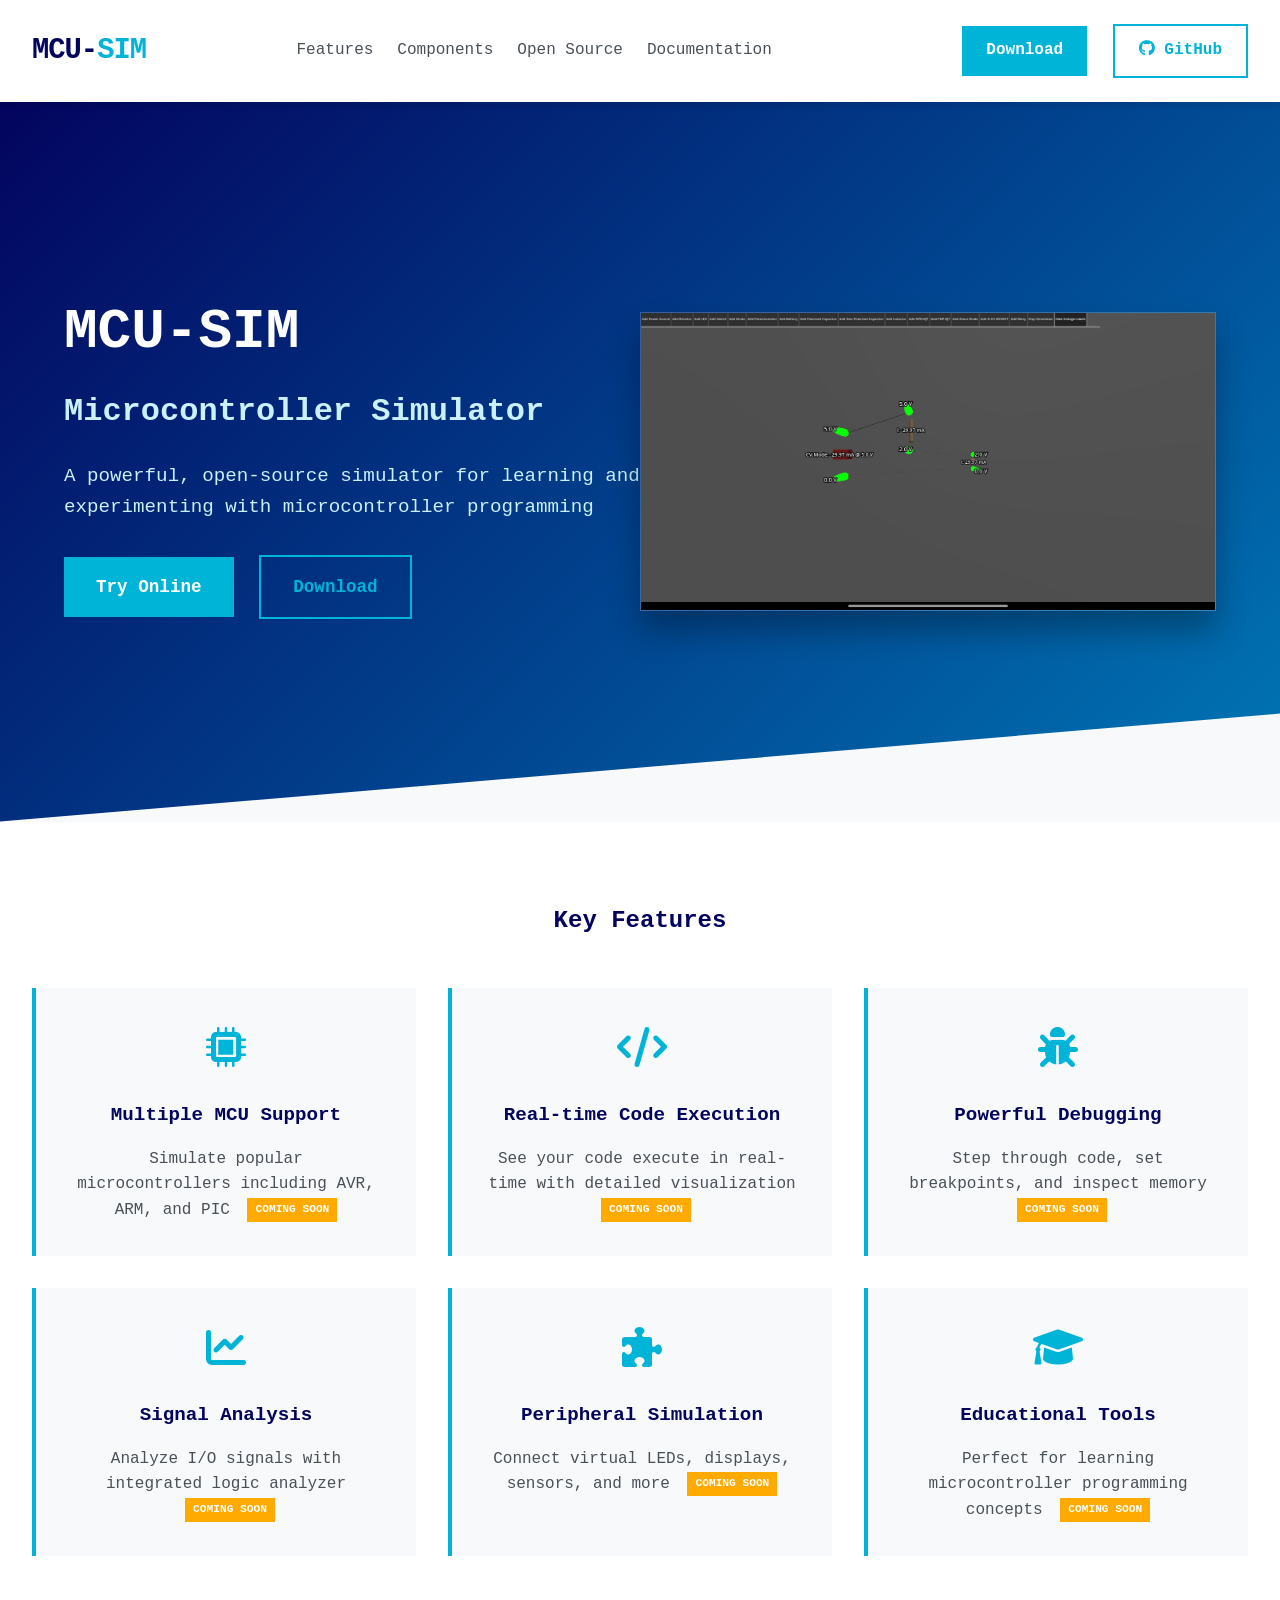
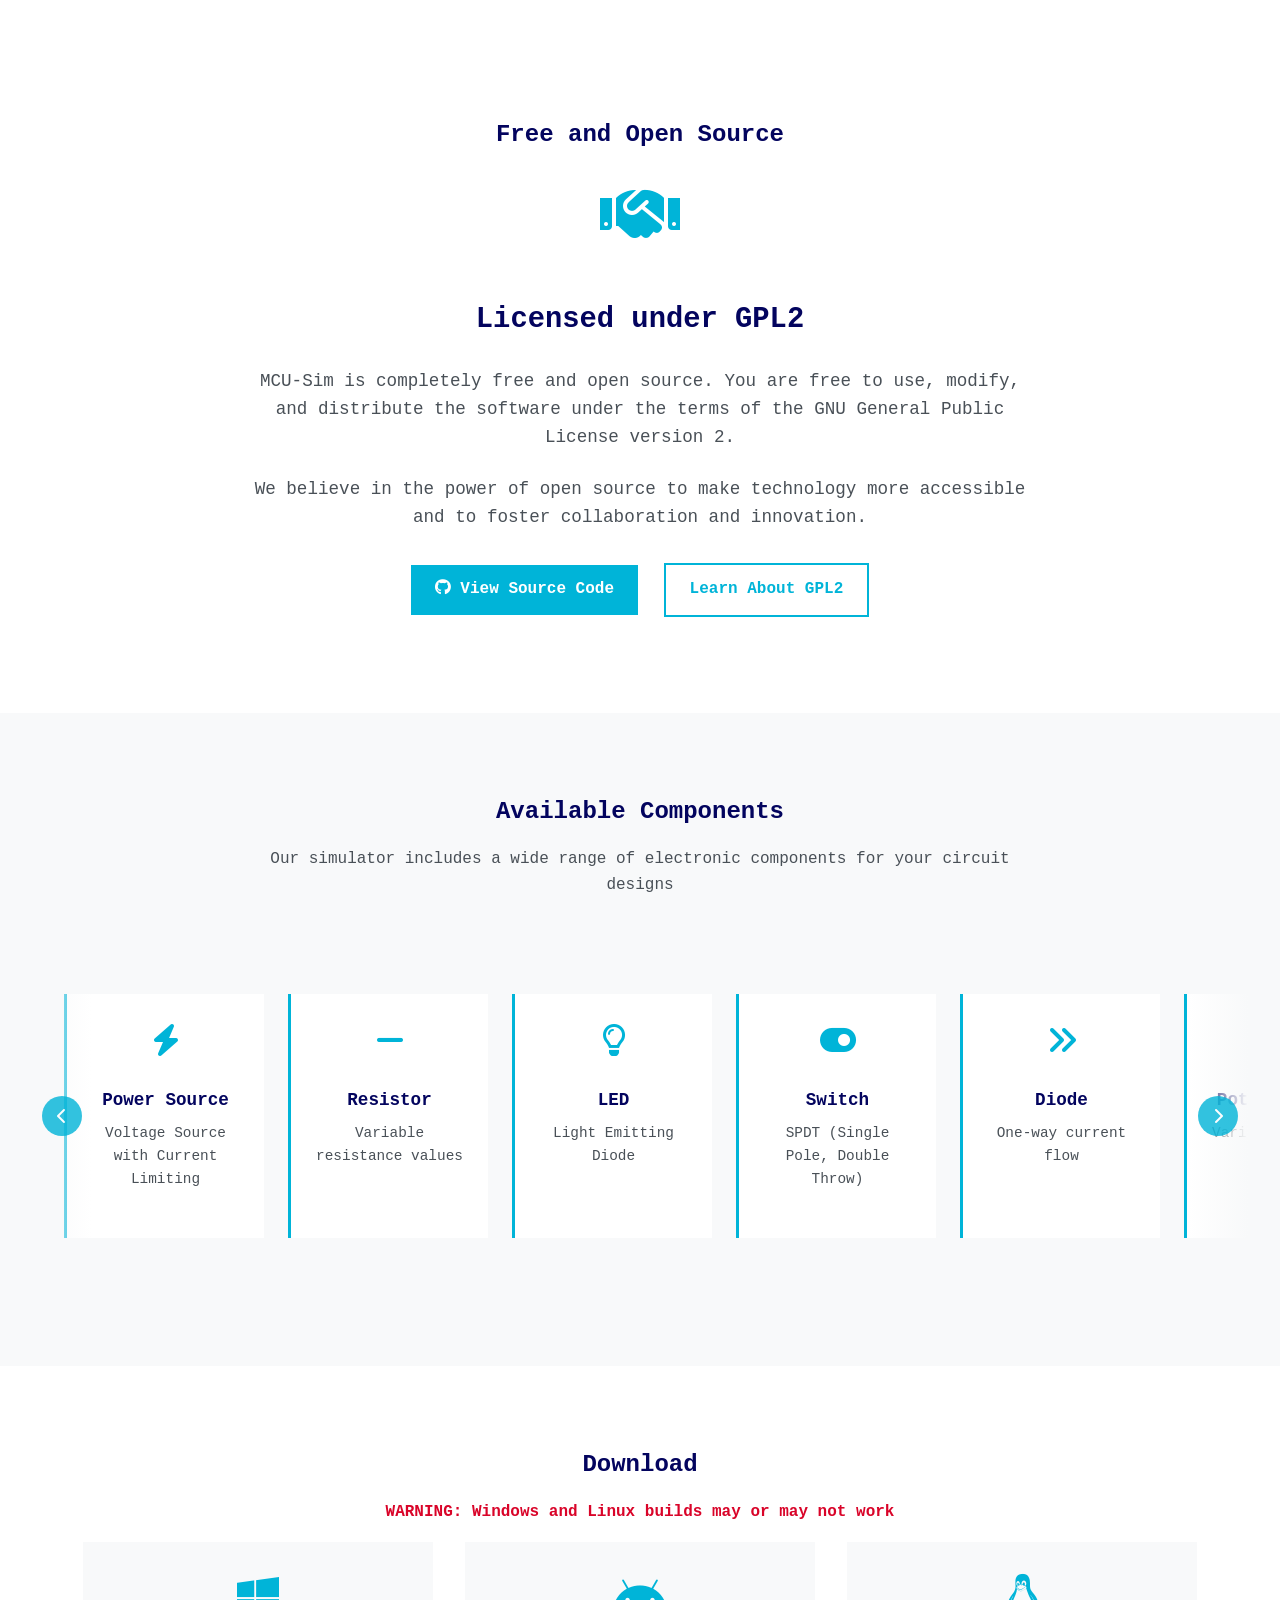
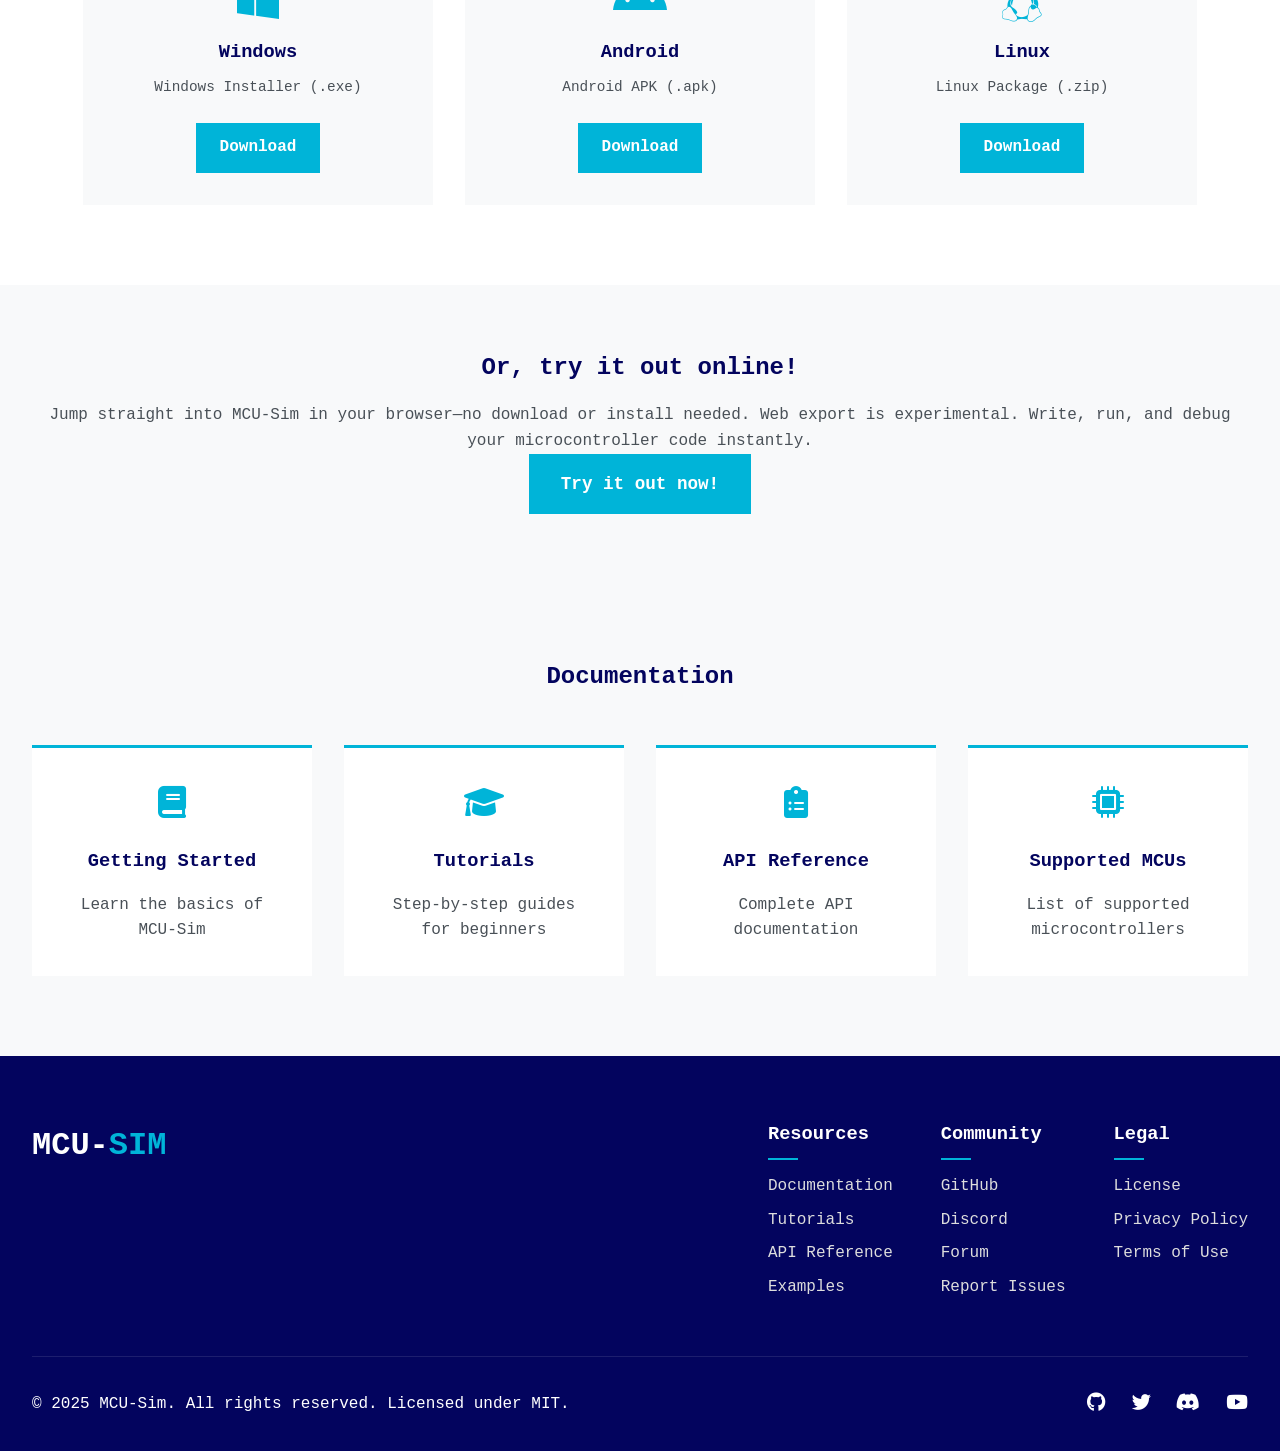
==== commit d599753f: "chore: Update hero image source" ====
--- a/index.html
+++ b/index.html
@@ -35,7 +35,7 @@
             </div>
         </div>
         <div class="hero-image">
-            <img src="img/mcu-simulator.png" alt="MCU Simulator Interface">
+            <img src="img/sim.jpg" alt="MCU Simulator Interface">
         </div>
     </section>
     <section id="features" class="features">
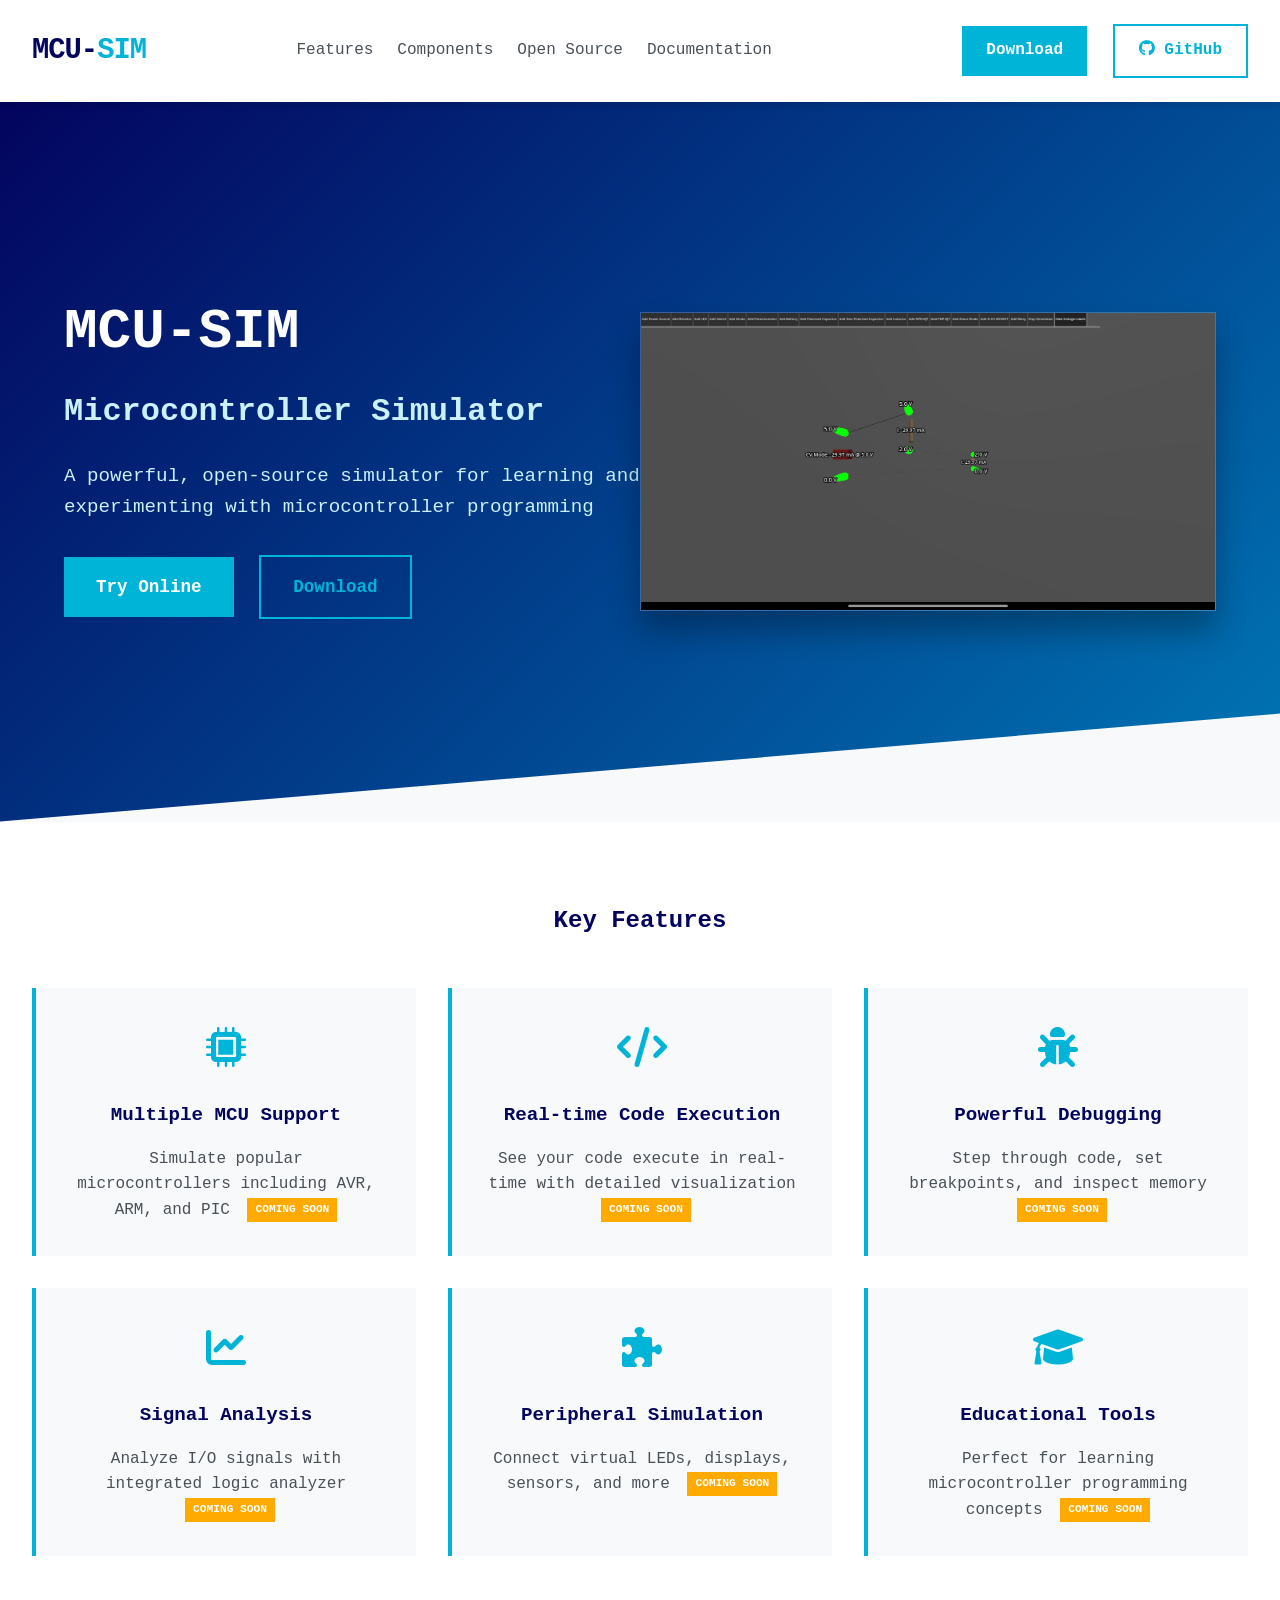
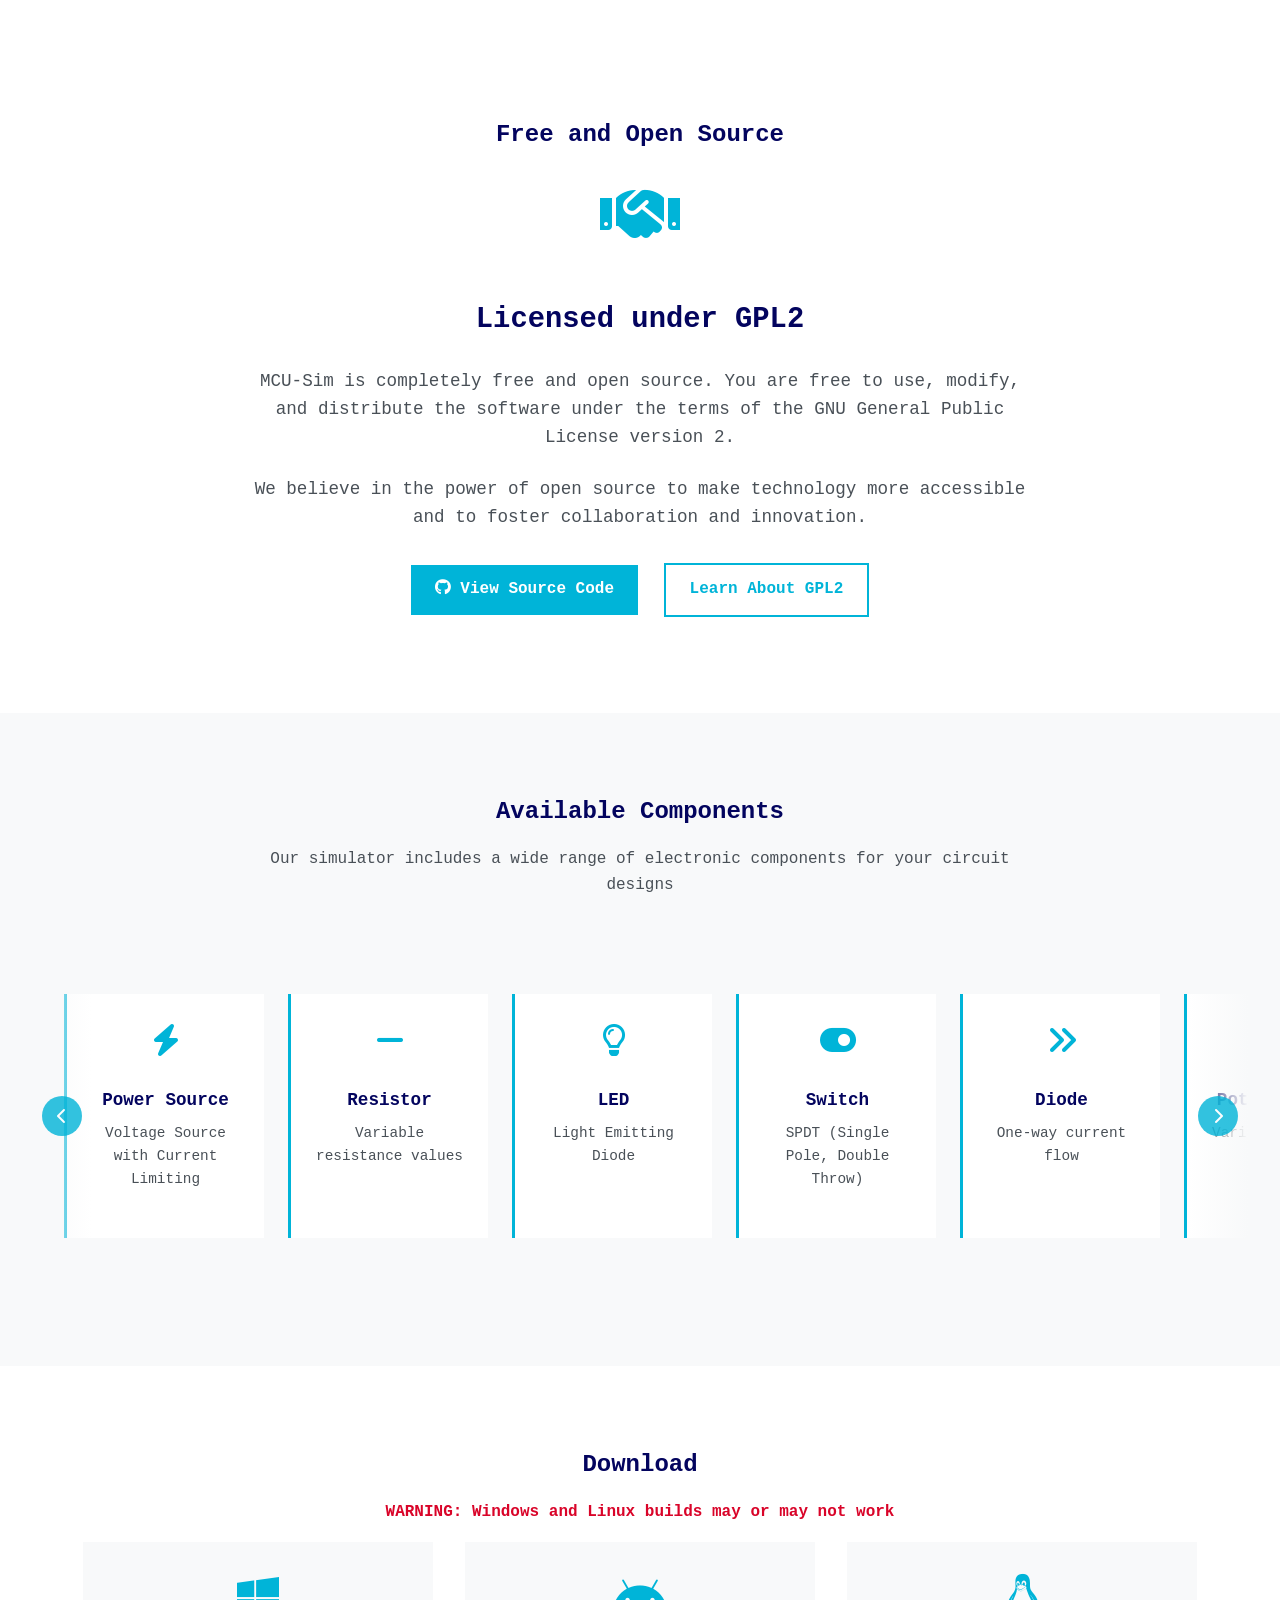
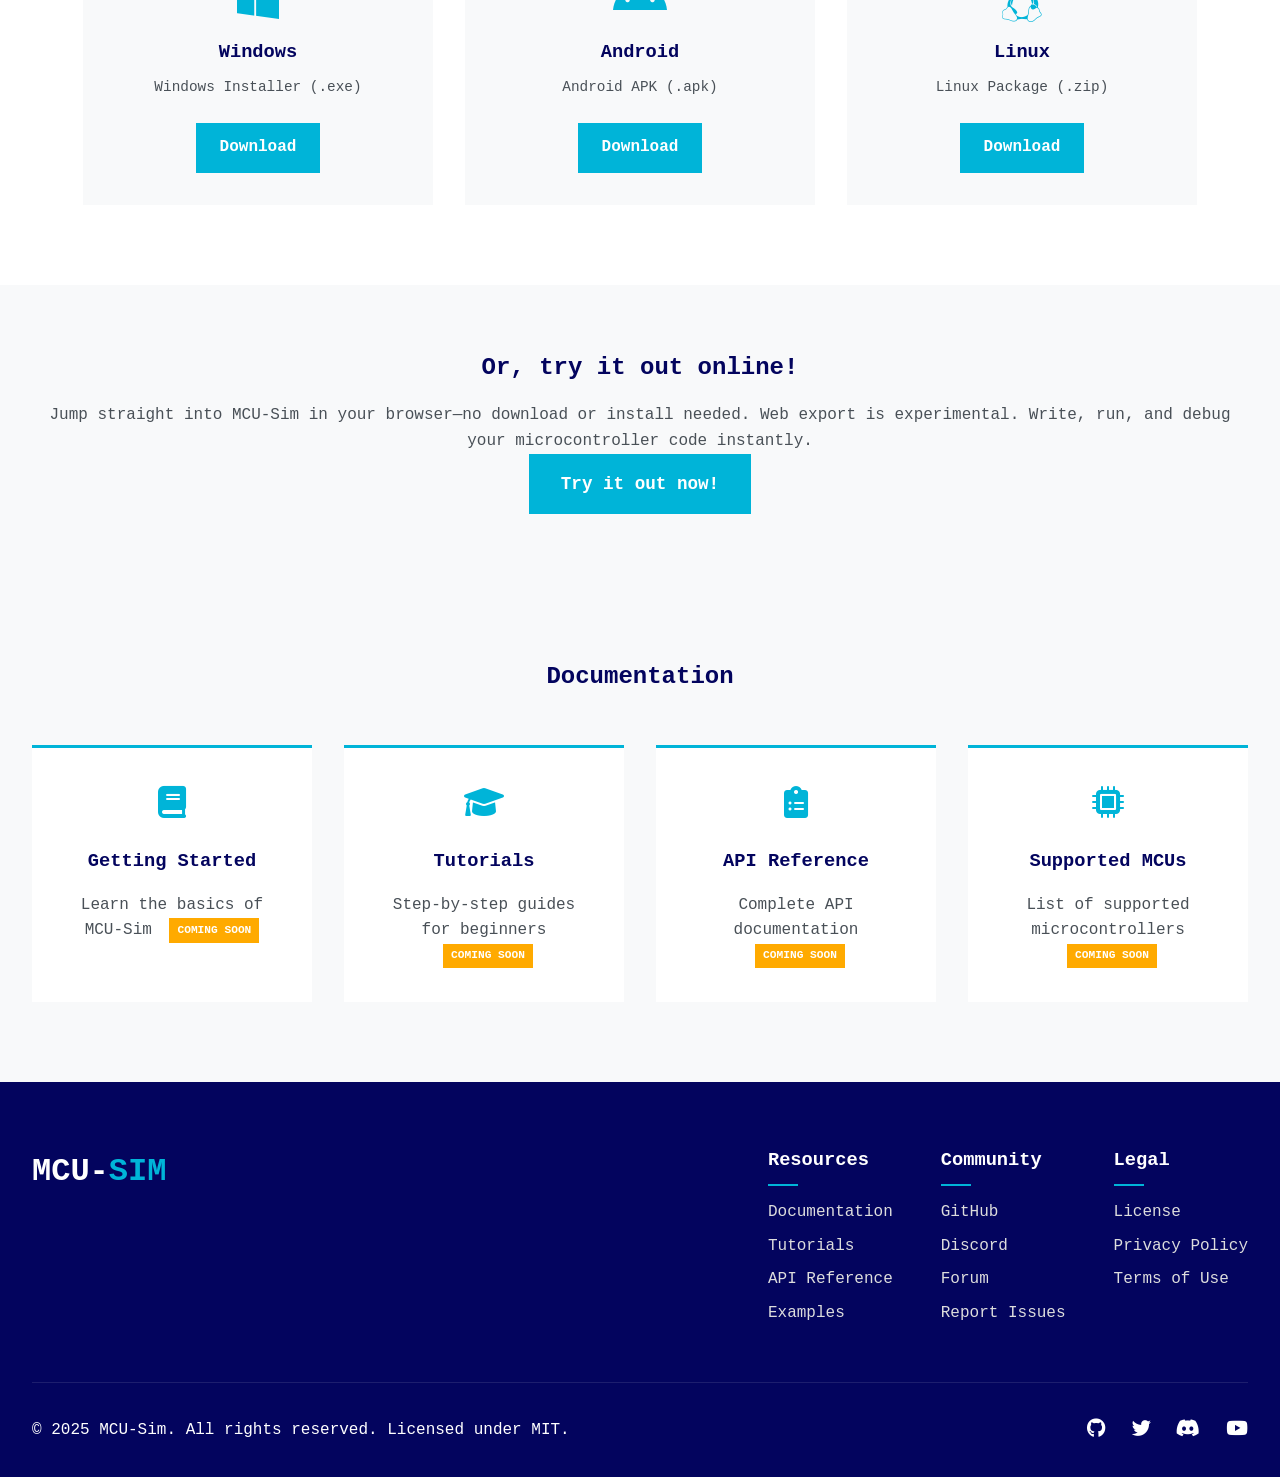
==== commit 9405b159: "docs: Add 'Coming Soon' labels to documentation cards" ====
--- a/index.html
+++ b/index.html
@@ -30,7 +30,7 @@
             <h2>Microcontroller Simulator</h2>
             <p>A powerful, open-source simulator for learning and experimenting with microcontroller programming</p>
             <div class="hero-buttons">
-                <a href="/program" class="button button-large">Try Online</a>
+                <a href="./program" class="button button-large">Try Online</a>
                 <a href="#download" class="button button-large button-secondary">Download</a>
             </div>
         </div>
@@ -201,7 +201,7 @@
     <section id="try-it-out" class="try-it-out" style="text-align:center; padding:4rem 2rem; background:var(--color-background);">
       <h2>Or, try it out online!</h2>
       <p>Jump straight into MCU-Sim in your browser—no download or install needed. Web export is experimental. Write, run, and debug your microcontroller code instantly.</p>
-      <a href="/program" class="button button-large">Try it out now!</a>
+      <a href="./program" class="button button-large">Try it out now!</a>
     </section>
 
     <section id="docs" class="documentation">
@@ -210,22 +210,22 @@
             <a href="#" class="doc-card">
                 <div class="doc-icon"><i class="fas fa-book"></i></div>
                 <h3>Getting Started</h3>
-                <p>Learn the basics of MCU-Sim</p>
+                <p>Learn the basics of MCU-Sim <span class="coming-soon">Coming Soon</span></p>
             </a>
             <a href="#" class="doc-card">
                 <div class="doc-icon"><i class="fas fa-graduation-cap"></i></div>
                 <h3>Tutorials</h3>
-                <p>Step-by-step guides for beginners</p>
+                <p>Step-by-step guides for beginners <span class="coming-soon">Coming Soon</span></p>
             </a>
             <a href="#" class="doc-card">
                 <div class="doc-icon"><i class="fas fa-clipboard-list"></i></div>
                 <h3>API Reference</h3>
-                <p>Complete API documentation</p>
+                <p>Complete API documentation <span class="coming-soon">Coming Soon</span></p>
             </a>
             <a href="#" class="doc-card">
                 <div class="doc-icon"><i class="fas fa-microchip"></i></div>
                 <h3>Supported MCUs</h3>
-                <p>List of supported microcontrollers</p>
+                <p>List of supported microcontrollers <span class="coming-soon">Coming Soon</span></p>
             </a>
         </div>
     </section>
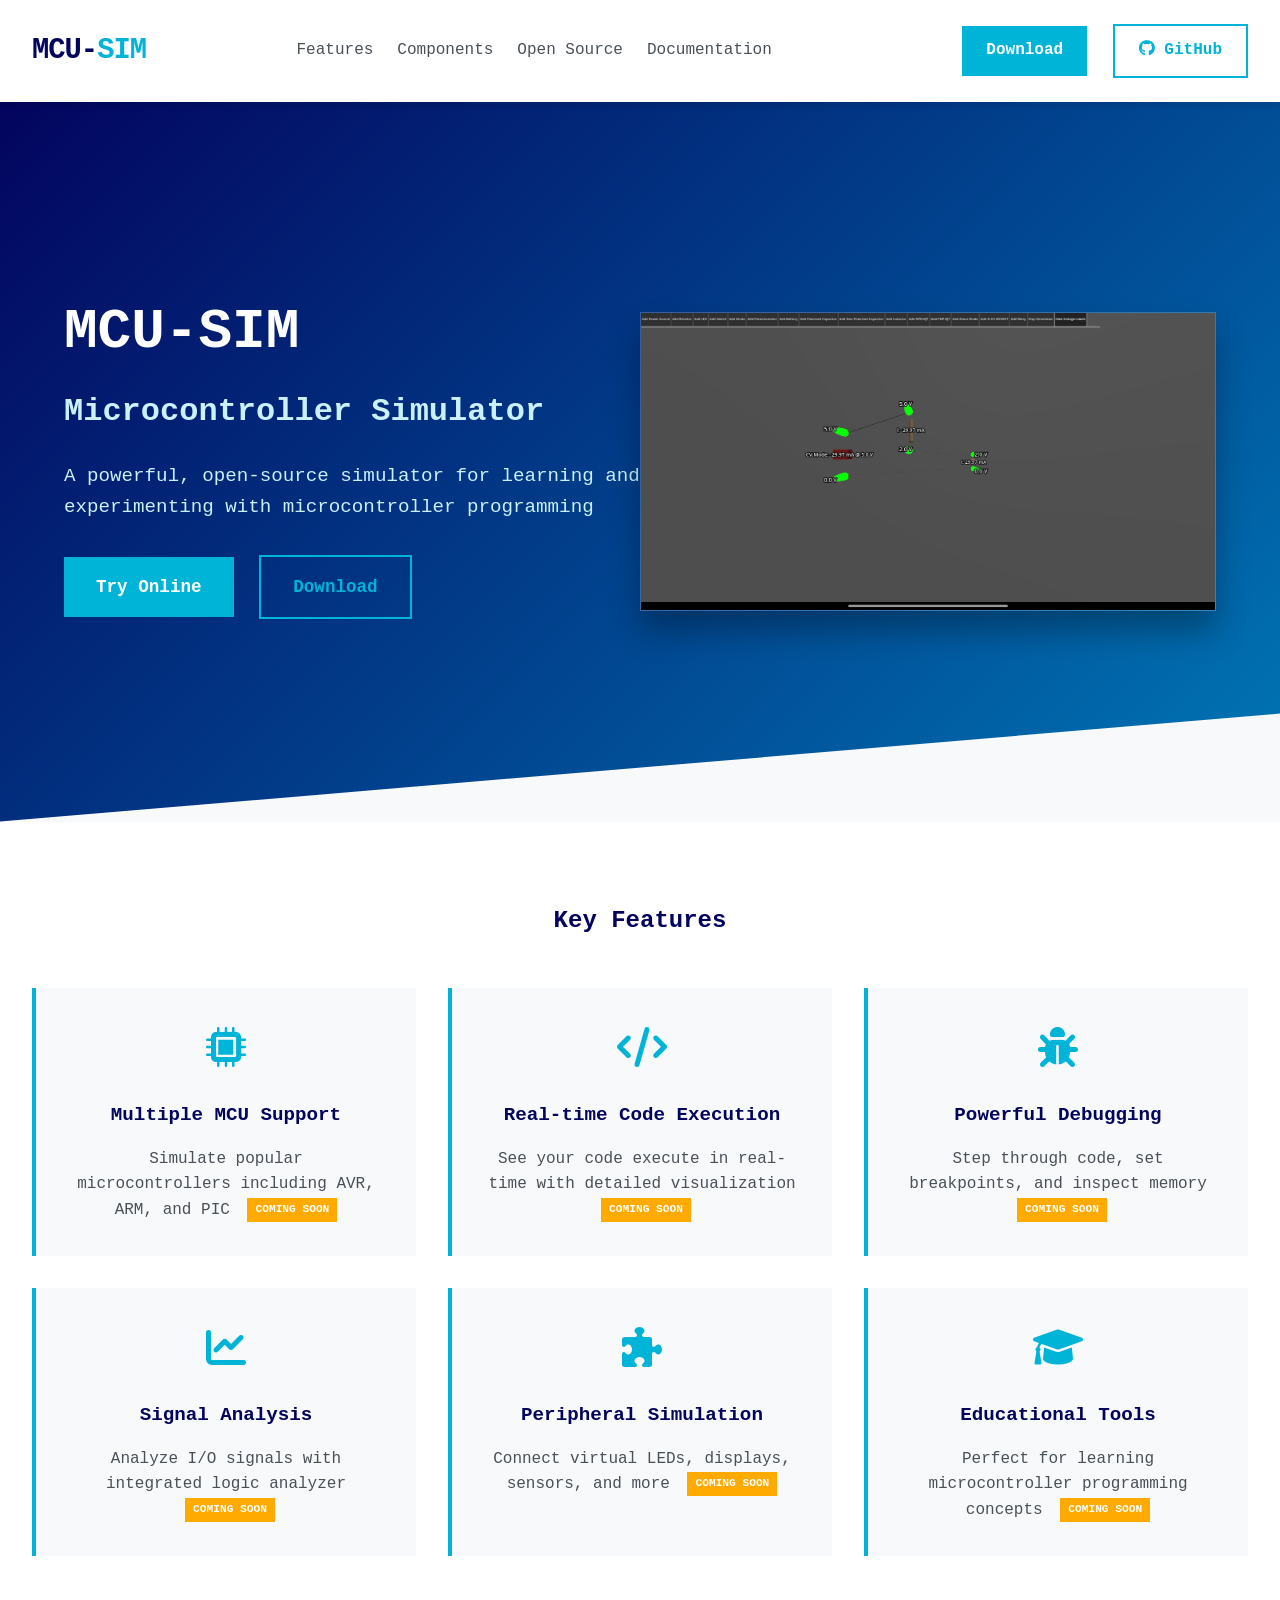
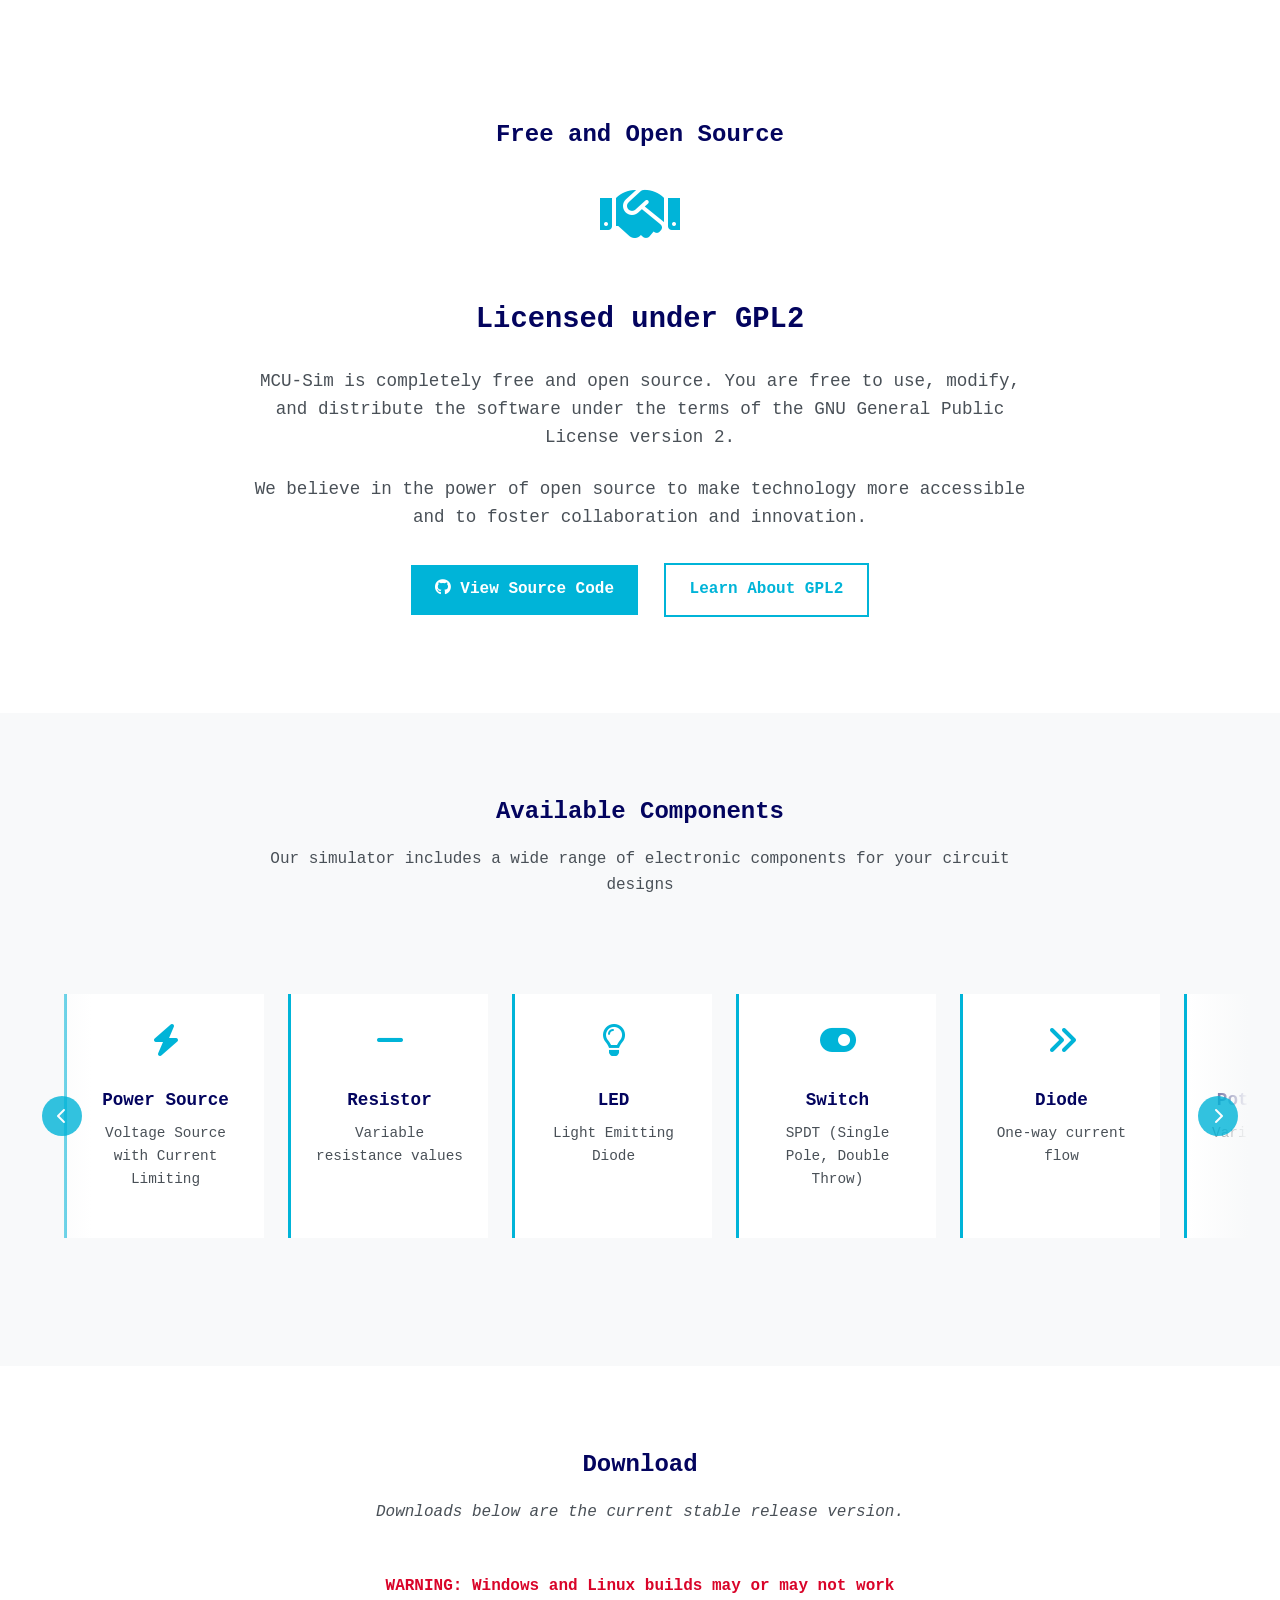
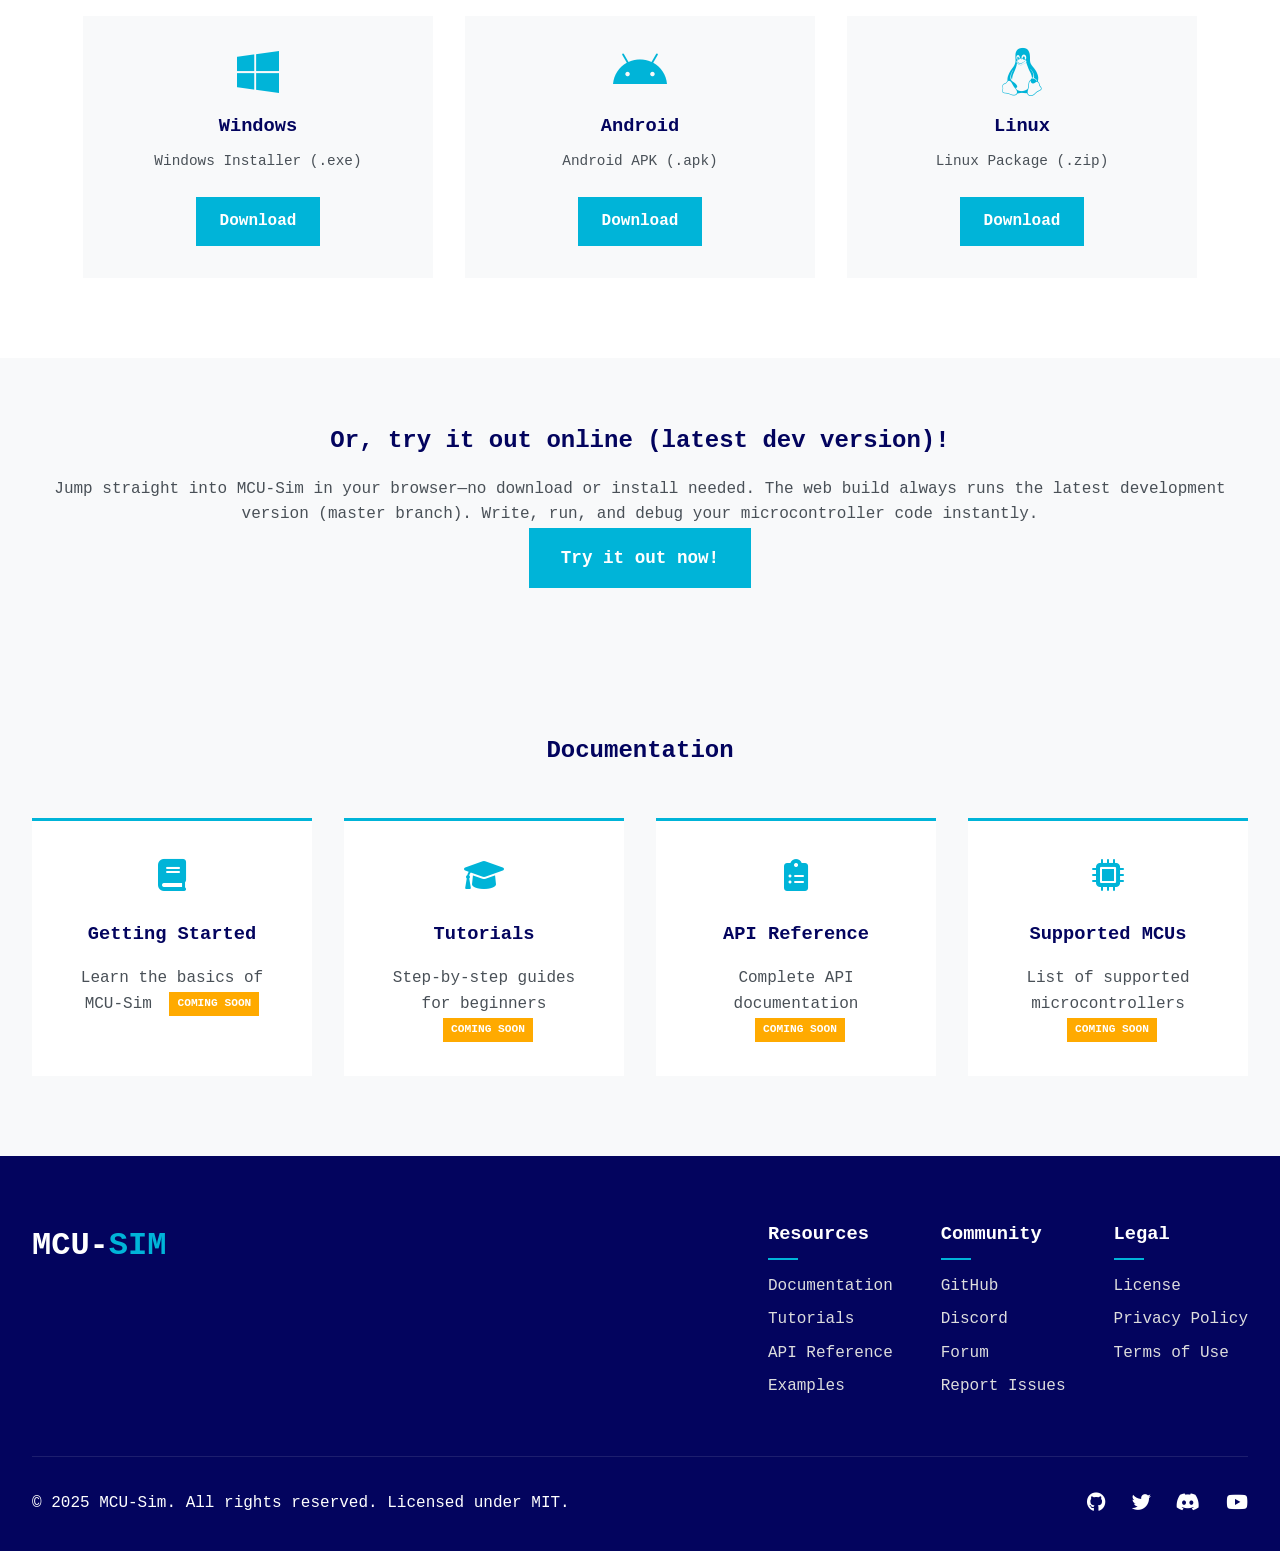
==== commit df9a6b6d: "docs: Clarify web build is dev version and downloads are stable" ====
--- a/index.html
+++ b/index.html
@@ -173,6 +173,9 @@
 
     <section id="download" class="download">
       <h2>Download</h2>
+      <p style="text-align:center;font-style:italic;">
+        Downloads below are the current stable release version.
+      </p>
       <p class="warning" style="color:var(--color-danger); font-weight:bold; text-align:center; margin:1rem 0;">
         WARNING: Windows and Linux builds may or may not work
       </p>
@@ -199,8 +202,8 @@
     </section>
     <!-- now the existing Try-it-out block follows -->
     <section id="try-it-out" class="try-it-out" style="text-align:center; padding:4rem 2rem; background:var(--color-background);">
-      <h2>Or, try it out online!</h2>
-      <p>Jump straight into MCU-Sim in your browser—no download or install needed. Web export is experimental. Write, run, and debug your microcontroller code instantly.</p>
+      <h2>Or, try it out online (latest dev version)!</h2>
+      <p>Jump straight into MCU-Sim in your browser—no download or install needed. The web build always runs the latest development version (master branch). Write, run, and debug your microcontroller code instantly.</p>
       <a href="./program" class="button button-large">Try it out now!</a>
     </section>
 
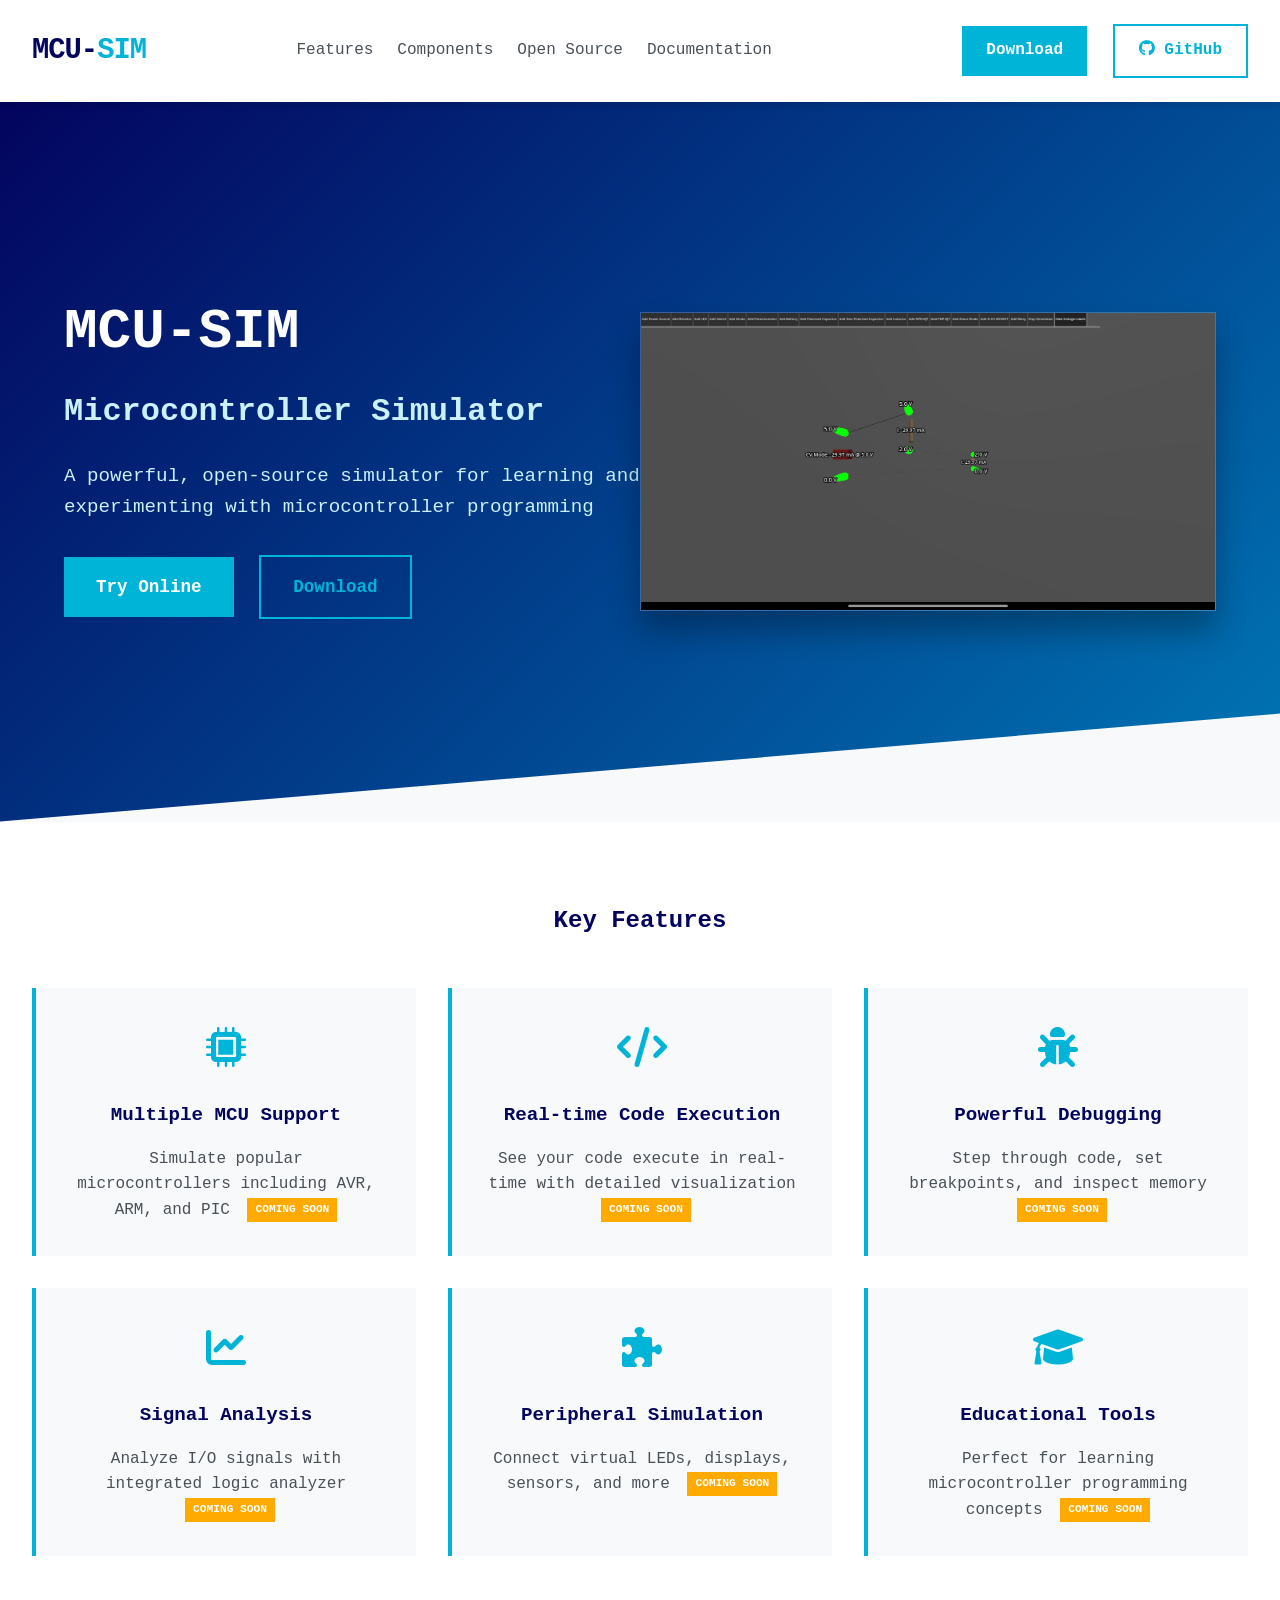
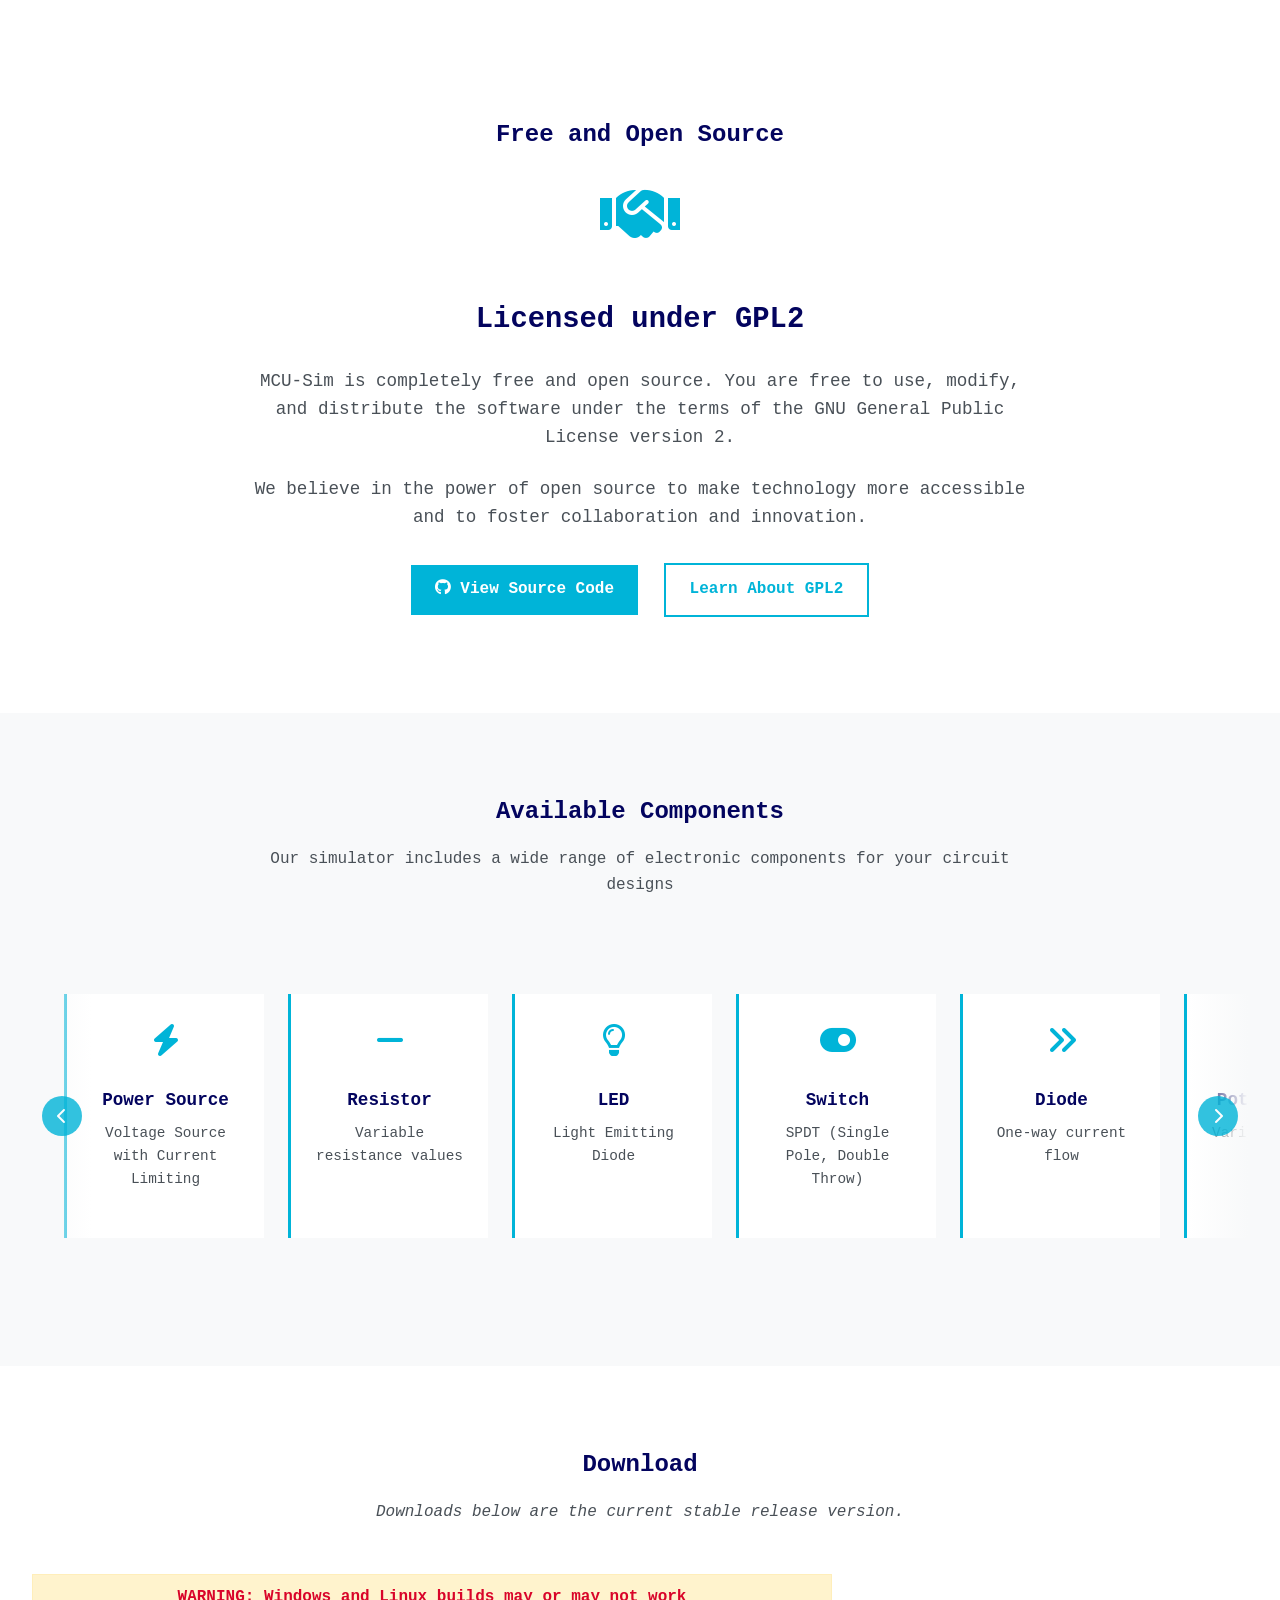
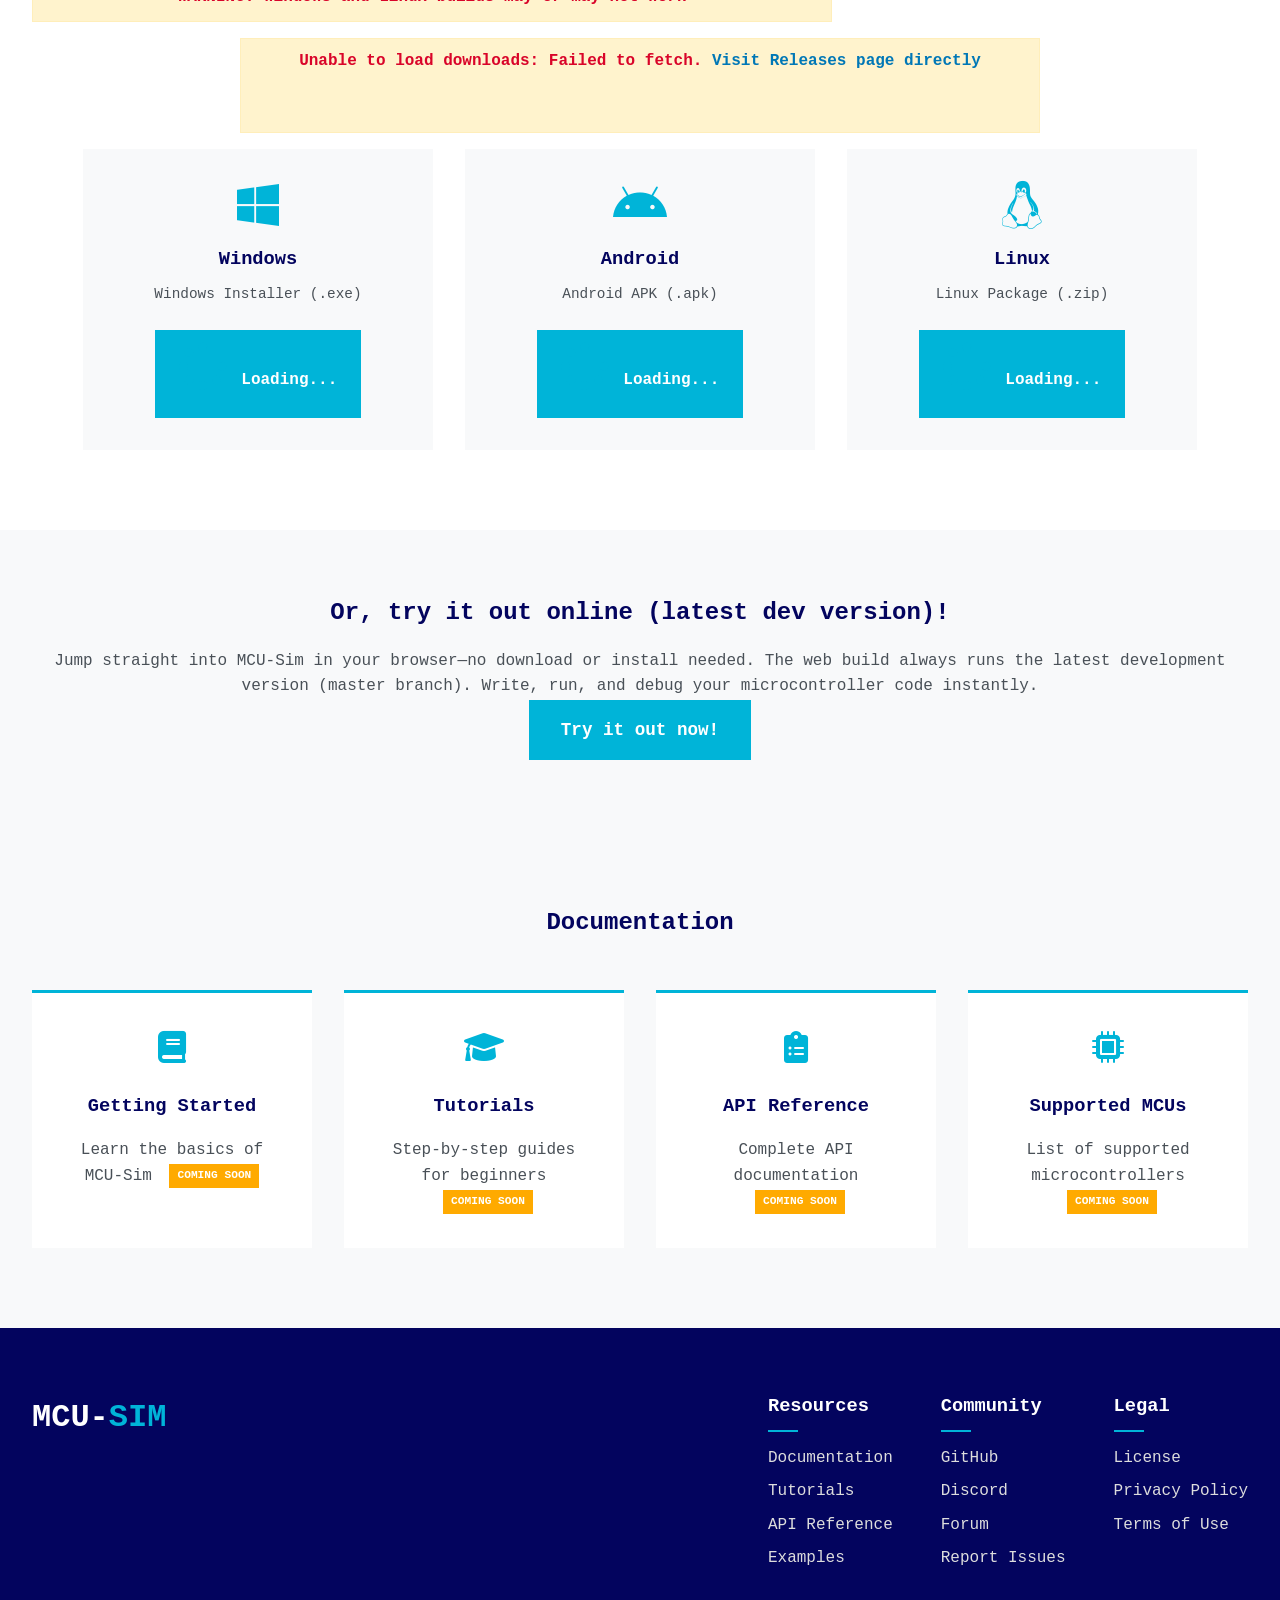
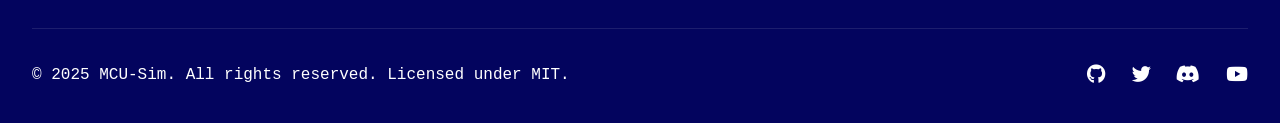
==== commit 3e717176: "feat: add dynamic GitHub release asset fetching for download links" ====
--- a/index.html
+++ b/index.html
@@ -179,24 +179,27 @@
       <p class="warning" style="color:var(--color-danger); font-weight:bold; text-align:center; margin:1rem 0;">
         WARNING: Windows and Linux builds may or may not work
       </p>
+      <div id="download-warning" class="warning" style="display:none;">
+        <!-- Loading/error messages will appear here -->
+      </div>
       <div class="download-options">
-        <a href="https://github.com/supastishn/mcu-sim/releases/download/alpha/MCU-Sim.exe" class="download-option">
+        <a id="windows-download" class="download-option">
           <i class="fab fa-windows"></i>
           <h3>Windows</h3>
           <p>Windows Installer (.exe)</p>
-          <span class="button">Download</span>
+          <span class="button"><i class="fas fa-spinner fa-spin"></i> Loading...</span>
         </a>
-        <a href="https://github.com/supastishn/mcu-sim/releases/download/alpha/MCU-Sim.apk" class="download-option">
+        <a id="android-download" class="download-option">
           <i class="fab fa-android"></i>
           <h3>Android</h3>
           <p>Android APK (.apk)</p>
-          <span class="button">Download</span>
+          <span class="button"><i class="fas fa-spinner fa-spin"></i> Loading...</span>
         </a>
-        <a href="https://github.com/supastishn/mcu-sim/releases/download/alpha/linux.zip" class="download-option">
+        <a id="linux-download" class="download-option">
           <i class="fab fa-linux"></i>
           <h3>Linux</h3>
           <p>Linux Package (.zip)</p>
-          <span class="button">Download</span>
+          <span class="button"><i class="fas fa-spinner fa-spin"></i> Loading...</span>
         </a>
       </div>
     </section>
--- a/css/style.css
+++ b/css/style.css
@@ -743,6 +743,30 @@
     right: 10px;
 }
 
+/* Add spinner animation */
+.fa-spinner {
+  margin-right: 5px;
+}
+
+/* Keyframes for spinner rotation */
+@keyframes spin {
+  to { transform: rotate(360deg); }
+}
+
+.fa-spin {
+  animation: spin 1s linear infinite;
+}
+
+/* Warning styles */
+.warning {
+  background-color: #fff3cd;
+  border: 1px solid #ffeeba;
+  padding: 10px;
+  border-radius: var(--border-radius);
+  margin: 1rem auto;
+  max-width: 800px;
+}
+
 /* Responsive Adjustments */
 @media (max-width: 992px) {
     .hero {
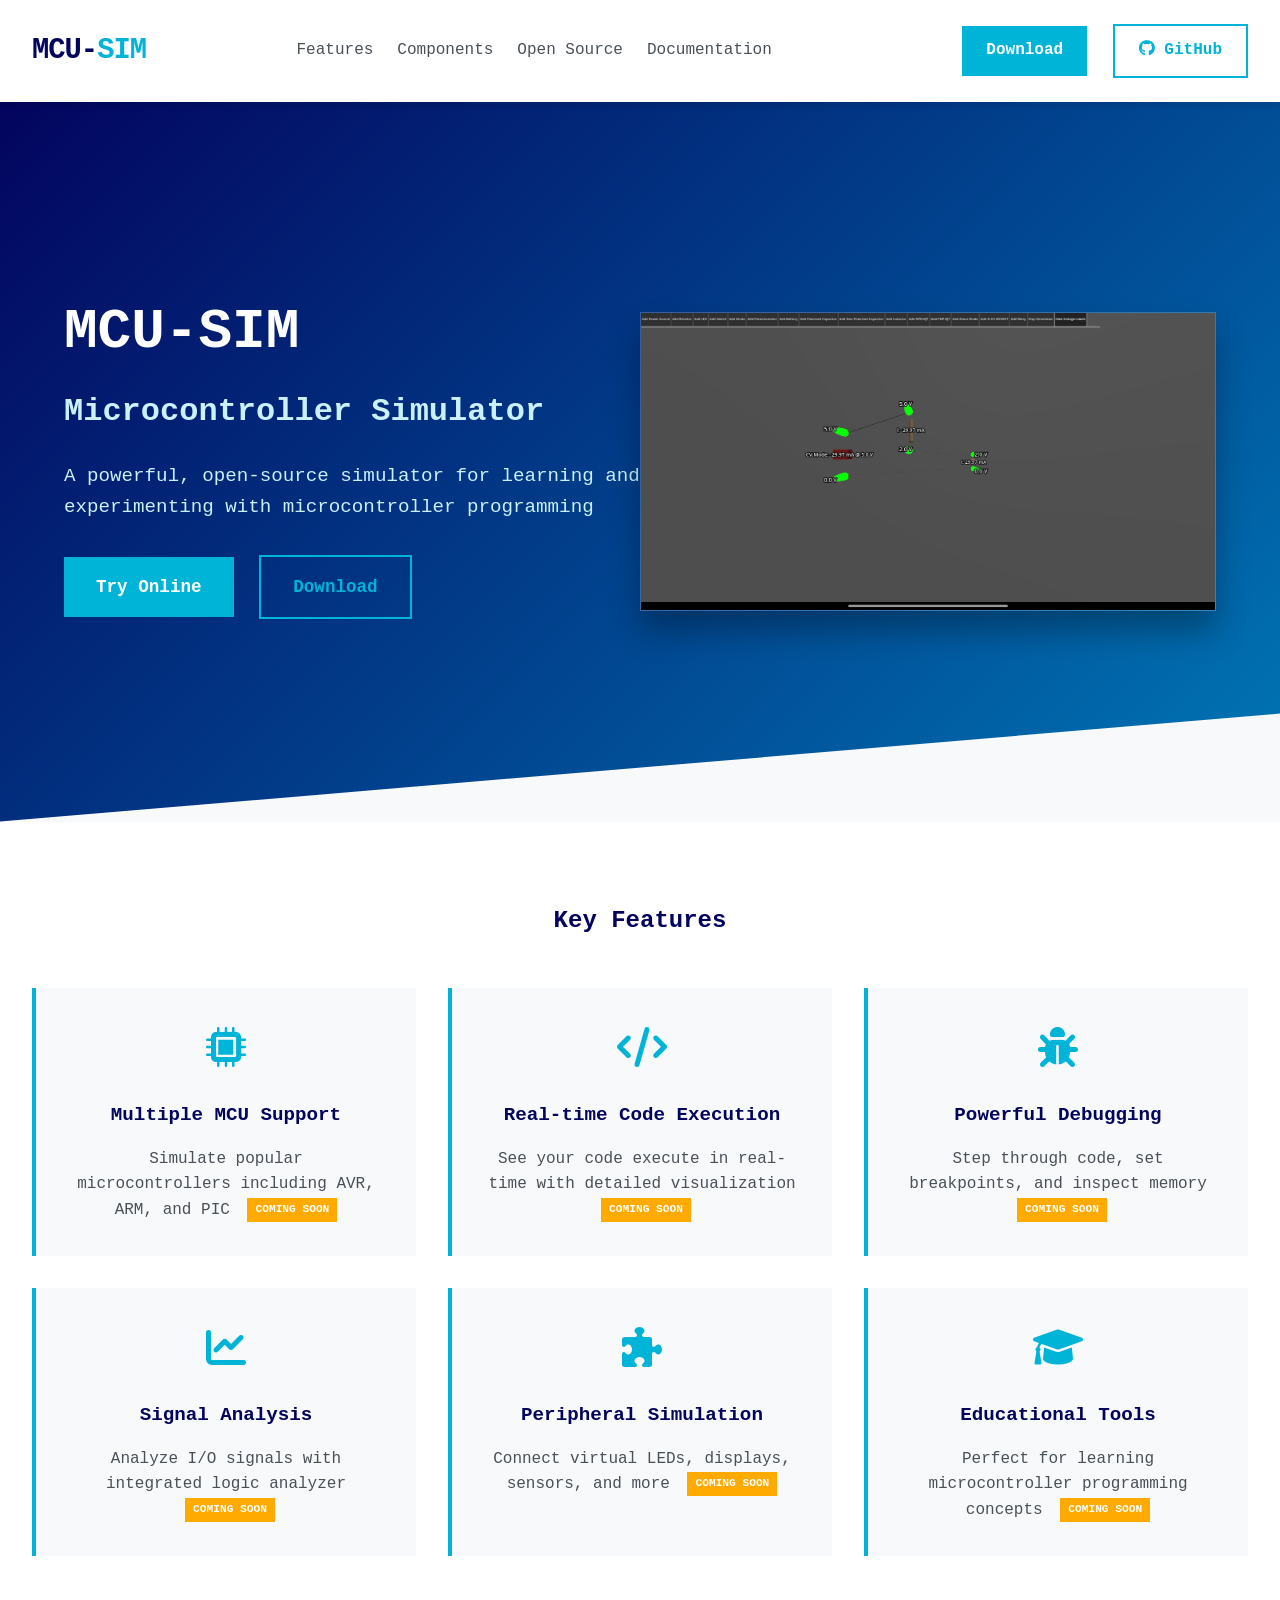
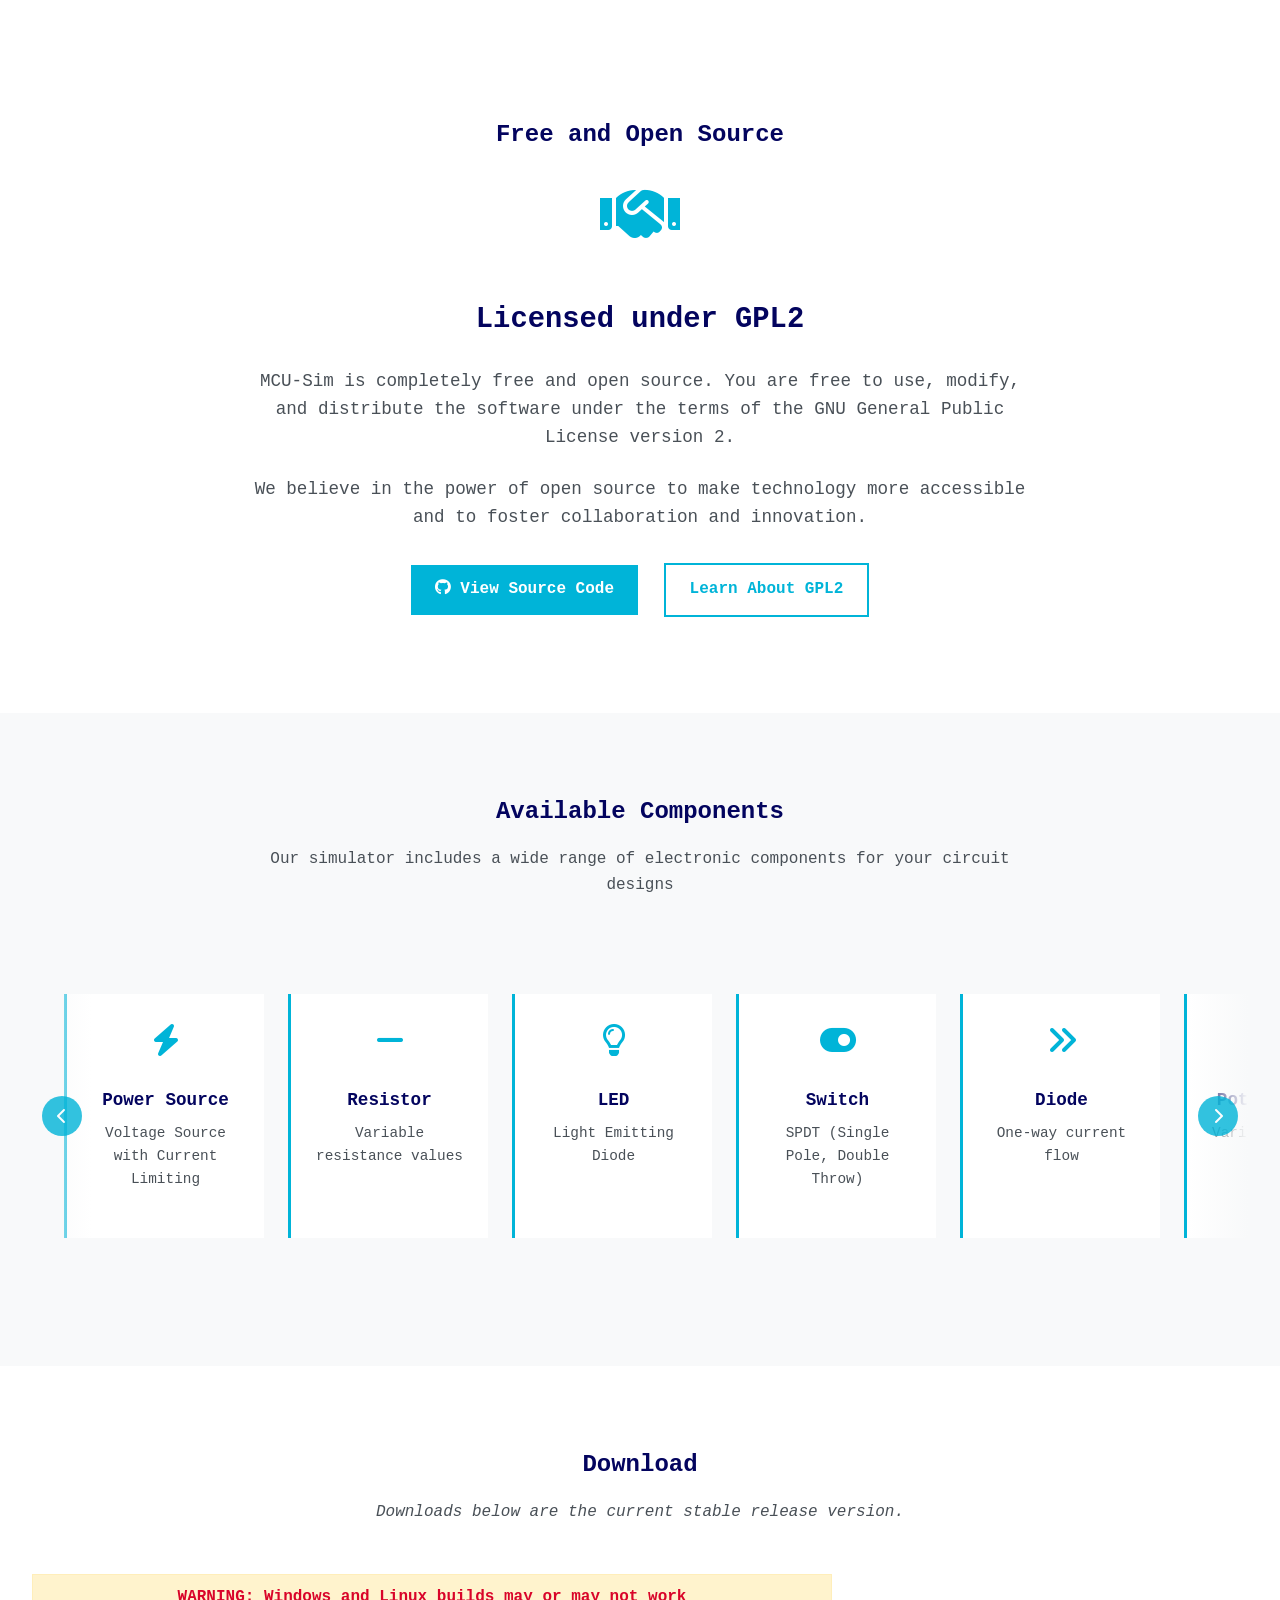
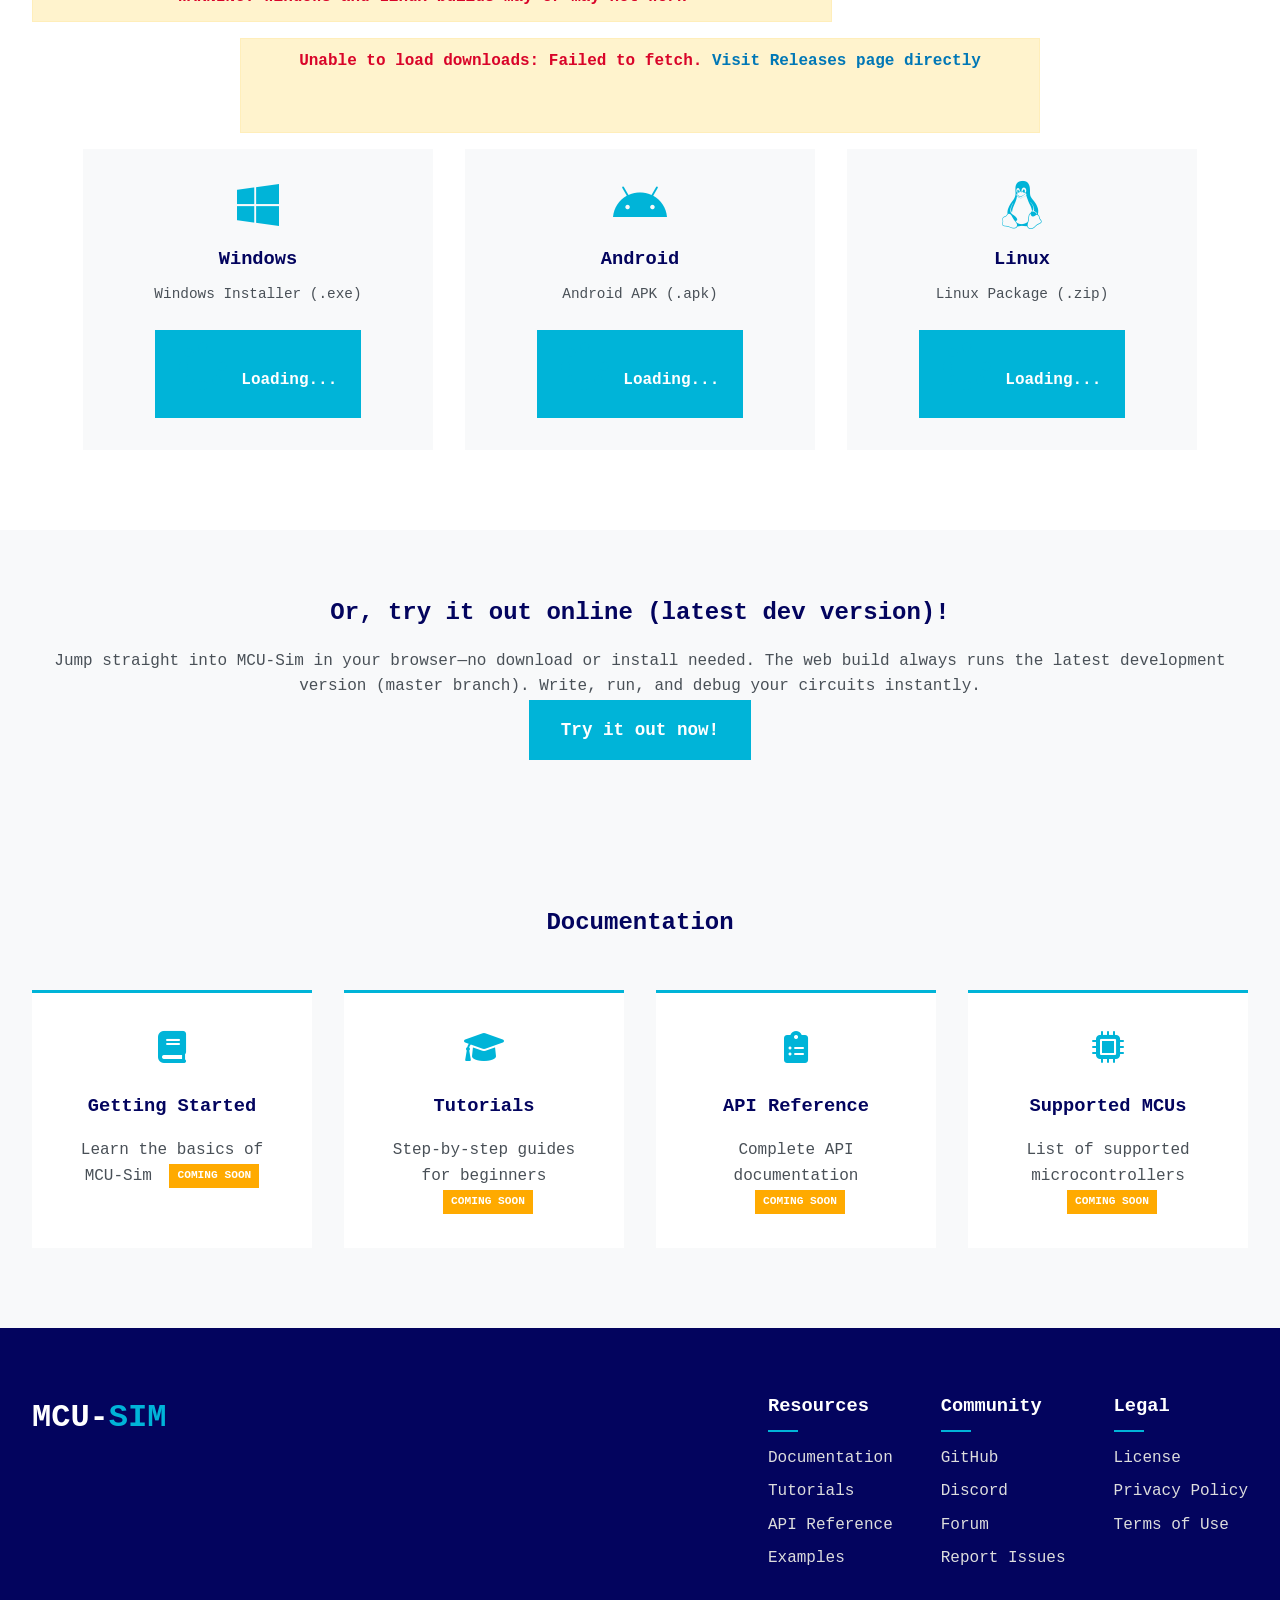
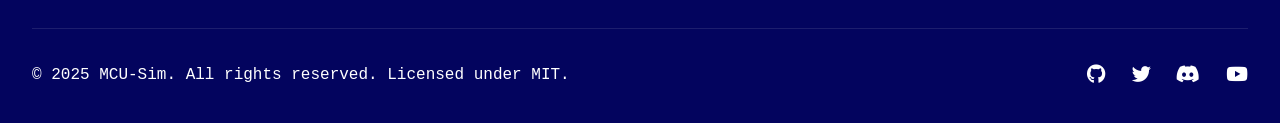
==== commit f1ff6615: "docs: update try-it-out section to say "debug your circuits" instead of code" ====
--- a/index.html
+++ b/index.html
@@ -206,7 +206,7 @@
     <!-- now the existing Try-it-out block follows -->
     <section id="try-it-out" class="try-it-out" style="text-align:center; padding:4rem 2rem; background:var(--color-background);">
       <h2>Or, try it out online (latest dev version)!</h2>
-      <p>Jump straight into MCU-Sim in your browser—no download or install needed. The web build always runs the latest development version (master branch). Write, run, and debug your microcontroller code instantly.</p>
+      <p>Jump straight into MCU-Sim in your browser—no download or install needed. The web build always runs the latest development version (master branch). Write, run, and debug your circuits instantly.</p>
       <a href="./program" class="button button-large">Try it out now!</a>
     </section>
 
